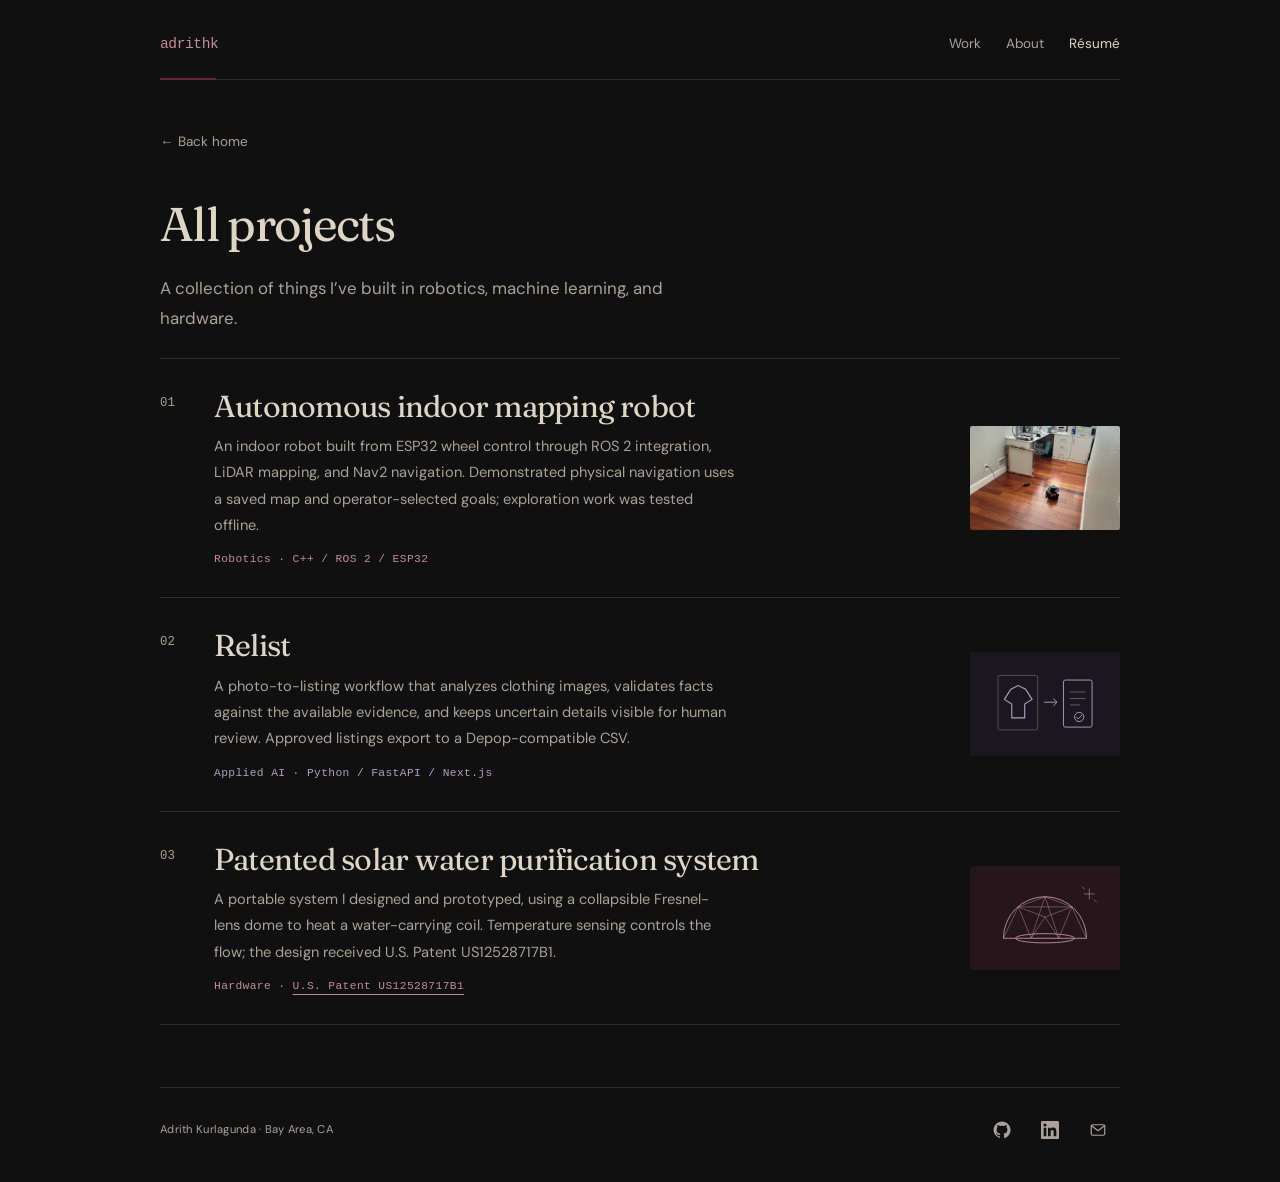
==== projects/index.html @ 0c0ee5d6 "Highlight patented solar water purification project" ====
<!doctype html>
<html lang="en">
<head>
<meta charset="utf-8">
<meta name="viewport" content="width=device-width, initial-scale=1">
<meta name="theme-color" content="#101010">
<title>All Projects — Adrith Kurlagunda</title>
<meta name="description" content="Explore Adrith Kurlagunda’s projects in robotics, applied AI, and hardware, with detailed write-ups on the systems and contributions behind each one.">
<meta property="og:title" content="All Projects — Adrith Kurlagunda">
<meta property="og:description" content="Projects in robotics, applied AI, and hardware, with detailed write-ups by Adrith Kurlagunda.">
<meta property="og:type" content="website">
<link rel="icon" type="image/svg+xml" href="../assets/favicon.svg">
<link rel="preload" href="../assets/fonts/fraunces-latin-400-normal.woff2" as="font" type="font/woff2" crossorigin>
<link rel="preload" href="../assets/fonts/dm-sans-latin-400-normal.woff2" as="font" type="font/woff2" crossorigin>
<script src="../assets/reveal.js" defer></script>
<link rel="stylesheet" href="../styles.css">
</head>
<body>
<a class="skip" href="#main">Skip to content</a>
<div class="shell">
<header class="site-header"><a class="wordmark" href="../index.html" aria-label="Adrith Kurlagunda, home"><span>adrithk</span></a>
<nav class="nav" aria-label="Main navigation"><a href="../index.html#work">Work</a><a class="home-about" href="../index.html#about">About</a><a class="resume-link" href="../resume.html">Résumé</a>
</nav>
</header>
<main id="main" tabindex="-1" class="projects-index">
<a class="back" href="../index.html#work">← Back home</a>
<header class="project-header project-index-header">
<h1>All projects</h1>
<p class="project-lede">A collection of things I’ve built in robotics, machine learning, and hardware.</p>
</header>
<section class="project-index-list" aria-label="Projects">
<article class="project-row"><span class="project-number" aria-hidden="true">01</span>
<div>
<h2><a href="autonomous-mapping-robot/index.html">Autonomous indoor mapping robot </a>
</h2>
<p>An indoor robot built from ESP32 wheel control through ROS 2 integration, LiDAR mapping, and Nav2 navigation. Demonstrated physical navigation uses a saved map and operator-selected goals; exploration work was tested offline.
</p>
<div class="tags">Robotics · C++ / ROS 2 / ESP32
</div>
</div><a class="project-thumb" href="autonomous-mapping-robot/index.html" aria-label="Read about Autonomous indoor mapping robot"><img src="../assets/robot.jpg" alt="" width="150" height="104" loading="lazy"></a>
</article>
<article class="project-row"><span class="project-number" aria-hidden="true">02</span>
<div>
<h2><a href="relist/index.html">Relist </a>
</h2>
<p>A photo-to-listing workflow that analyzes clothing images, validates facts against the available evidence, and keeps uncertain details visible for human review. Approved listings export to a Depop-compatible CSV.
</p>
<div class="tags">Applied AI · Python / FastAPI / Next.js
</div>
</div><a class="project-thumb" href="relist/index.html" aria-label="Read about Relist"><svg viewBox="0 0 130 85" fill="none" aria-hidden="true"><rect x="14" y="11" width="43" height="59" rx="2" stroke="currentColor" opacity=".4"/><path d="m28 26 8-4 8 4 7 11-8 5v15H29V42l-8-5 7-11Z" stroke="currentColor" stroke-width="1.2"/><path d="M64 40h14m-4-4 4 4-4 4" stroke="currentColor"/><rect x="85" y="16" width="31" height="51" rx="2" stroke="currentColor"/><path d="M92 29h17M92 36h17M92 43h11" stroke="currentColor" opacity=".5"/><circle cx="102" cy="56" r="5" stroke="currentColor"/><path d="m99 56 2 2 4-4" stroke="currentColor"/></svg></a>
</article>
<article class="project-row"><span class="project-number" aria-hidden="true">03</span>
<div>
<h2><a href="solar-water-purification/index.html">Patented solar water purification system</a>
</h2>
<p>A portable system I designed and prototyped, using a collapsible Fresnel-lens dome to heat a water-carrying coil. Temperature sensing controls the flow; the design received U.S. Patent US12528717B1.
</p>
<div class="tags">Hardware · <a href="https://patents.google.com/patent/US12528717B1/en">U.S. Patent US12528717B1</a>
</div>
</div><a class="project-thumb" href="solar-water-purification/index.html" aria-label="Read about Patented solar water purification system"><svg viewBox="0 0 130 85" fill="none" aria-hidden="true"><path d="M20 65a45 45 0 0 1 90 0Z" stroke="currentColor"/><path d="M20 65 36 31l29-11 29 11 16 34M36 31l14 34 15-45 15 45 14-34M36 31h58M50 65 65 42l15 23M36 31l29 11 29-11" stroke="currentColor" opacity=".5"/><ellipse cx="65" cy="65" rx="32" ry="5" stroke="currentColor"/><path d="M113 11v12M107 17h12M105 9l3 3M118 23l3 3" stroke="currentColor" opacity=".65"/></svg></a>
</article>
</section>
</main>
<footer class="site-footer"><span>Adrith Kurlagunda <span aria-hidden="true">·</span> Bay Area, CA</span><nav class="footer-socials" aria-label="Social links">
<a href="https://github.com/adrithk" aria-label="GitHub" title="GitHub"><svg viewBox="0 0 24 24" fill="currentColor" aria-hidden="true"><path d="M12 .75a11.25 11.25 0 0 0-3.558 21.923c.563.103.769-.244.769-.542 0-.267-.01-.975-.015-1.914-3.13.68-3.79-1.508-3.79-1.508-.512-1.3-1.25-1.646-1.25-1.646-1.022-.699.078-.685.078-.685 1.13.079 1.724 1.16 1.724 1.16 1.005 1.722 2.638 1.225 3.28.937.103-.728.393-1.225.715-1.507-2.5-.285-5.128-1.25-5.128-5.566 0-1.23.44-2.232 1.16-3.02-.116-.284-.503-1.43.11-2.98 0 0 .946-.303 3.095 1.153a10.79 10.79 0 0 1 5.635 0c2.148-1.456 3.093-1.154 3.093-1.154.614 1.55.228 2.697.112 2.981.722.788 1.158 1.79 1.158 3.02 0 4.328-2.632 5.278-5.14 5.557.404.35.766 1.042.766 2.1 0 1.516-.014 2.739-.014 3.111 0 .3.203.65.774.54A11.252 11.252 0 0 0 12 .75Z"/></svg></a>
<a href="https://www.linkedin.com/in/adrith-kurlagunda-428865277/" aria-label="LinkedIn" title="LinkedIn"><svg viewBox="0 0 24 24" fill="currentColor" aria-hidden="true"><path d="M20.447 20.452h-3.554v-5.569c0-1.328-.027-3.037-1.852-3.037-1.853 0-2.136 1.445-2.136 2.939v5.667H9.351V9h3.414v1.561h.049c.476-.9 1.637-1.85 3.37-1.85 3.601 0 4.267 2.37 4.267 5.455v6.286ZM5.337 7.433a2.062 2.062 0 1 1 0-4.124 2.062 2.062 0 0 1 0 4.124Zm1.782 13.019H3.555V9h3.564v11.452ZM22.225 0H1.771C.792 0 0 .774 0 1.729v20.542C0 23.227.792 24 1.771 24h20.451C23.2 24 24 23.227 24 22.271V1.729C24 .774 23.2 0 22.222 0h.003Z"/></svg></a>
<a href="mailto:adrithk@gmail.com" aria-label="Email Adrith" title="Email"><svg viewBox="0 0 24 24" fill="none" stroke="currentColor" stroke-width="1.6" stroke-linecap="round" stroke-linejoin="round" aria-hidden="true"><rect x="3" y="5" width="18" height="14" rx="2"/><path d="m3 6 9 7 9-7"/></svg></a>
</nav>
</footer>
</div>
</body>
</html>
---- styles.css ----
/* Locally bundled upright fonts. Licenses are in assets/fonts/. */
@font-face {
  font-family: 'Fraunces';
  src: url('assets/fonts/fraunces-latin-400-normal.woff2') format('woff2');
  font-style: normal;
  font-weight: 400;
  font-display: swap;
}
@font-face {
  font-family: 'DM Sans';
  src: url('assets/fonts/dm-sans-latin-400-normal.woff2') format('woff2');
  font-style: normal;
  font-weight: 400;
  font-display: swap;
}

/* Edit these tokens to change the visual direction across the site. */
:root {
  color-scheme: dark;
  --paper: #101010;
  --ink: #ded5c6;
  --muted: #aaa297;
  /* Light tones carry text; deep pigments are decorative accents. */
  --accent: #b59cc3;
  --accent-warm: #c18d97;
  --burgundy: #612634;
  --burgundy-edge: #8b4354;
  --plum: #3d294a;
  --purple-edge: #79608b;
  --line: #382a33;
  --wash: #1d151b;
  --wash-purple: #1b1720;
  --sans: 'DM Sans', 'Helvetica Neue', sans-serif;
  --display: 'Fraunces', 'Iowan Old Style', Georgia, serif;
  --mono: 'SFMono-Regular', Consolas, 'Liberation Mono', monospace;
  --width: 960px;
  /* Shared type scale; spacing and image sizes stay independent. */
  --font-size-base: 18px;
}


* {
  box-sizing:border-box
}

html {
  font-size:var(--font-size-base);
  scroll-behavior:smooth;
  scroll-padding-top:35px
}

body {
  margin:0;
  background:var(--paper);
  color:var(--ink);
  font:1rem/1.7 var(--sans);
  -webkit-font-smoothing:antialiased
}

::selection {
  background:var(--burgundy);
  color:var(--ink)
}

a {
  color:inherit;
  text-underline-offset:5px;
  text-decoration-thickness:1px
}

a:hover {
  color:var(--accent)
}

a:focus-visible,summary:focus-visible {
  outline:2px solid var(--accent);
  outline-offset:6px
}

img,svg,video {
  max-width:100%;
  display:block
}

img {
  height:auto
}

button,a {
  -webkit-tap-highlight-color:transparent
}

.shell {
  max-width:var(--width);
  margin:auto;
  padding:0 32px
}

.skip {
  position:absolute;
  top:-80px;
  left:20px;
  padding:8px 16px;
  background:var(--ink);
  color:var(--paper);
  z-index:10
}

.skip:focus {
  top:10px
}

.site-header {
  display:flex;
  justify-content:space-between;
  align-items:center;
  padding:34px 0 25px;
  border-bottom:1px solid var(--line);
  position:relative;
}

.site-header::after {
  content:'';
  position:absolute;
  left:0;
  bottom:-1px;
  width:56px;
  height:2px;
  background:var(--burgundy);
}

.wordmark {
  text-decoration:none;
  display:flex;
  align-items:center;
  gap:12px;
  font:0.8125rem var(--mono);
  color:var(--accent-warm);
  letter-spacing:-.03em
}

.nav {
  display:flex;
  align-items:baseline;
  gap:25px;
  font-size:0.75rem;
  line-height:20px;
}

.nav a {
  display:block;
  margin:0;
  padding:0;
  font:inherit;
  white-space:nowrap;
  text-decoration:none;
  color:var(--muted)
}

.nav a:hover {
  color:var(--ink)
}

.nav .resume-link {
  color:var(--ink);
  font-weight:500;
}

.eyebrow,.section-label,.figure-label {
  font:0.6875rem/1.5 var(--mono);
  text-transform:none;
  letter-spacing:.025em;
  color:var(--muted)
}

.hero {
  position:relative;
  display:grid;
  grid-template-columns:minmax(0,1fr) 240px;
  align-items:center;
  column-gap:42px;
  row-gap:42px;
  padding:78px 0 42px;
}

.hero .eyebrow {
  display:flex;
  gap:8px;
  align-items:center;
  margin:0 0 20px
}

h1,h2,h3,p {
  margin-top:0
}

h1,h2,h3 {
  font-weight:400
}

h1 {
  font:400 clamp(2.5rem,5vw,3.375rem)/1.12 var(--display);
  letter-spacing:-.035em;
  margin-bottom:22px
}

.intro {
  font-size:1rem;
  line-height:1.8;
  max-width:510px;
  margin-bottom:15px
}

.hero-note {
  font-size:0.875rem;
  color:var(--muted);
  max-width:480px;
  line-height:1.8
}

.socials {
  display:flex;
  flex-wrap:wrap;
  gap:23px;
  font-size:0.75rem;
  margin-top:25px
}

.socials a {
  display:inline-flex;
  align-items:center;
  gap:8px;
  min-height:28px;
  text-decoration:none;
  border-bottom:1px solid transparent;
}

.socials svg {
  width:14px;
  height:14px;
  flex-shrink:0;
  color:var(--accent-warm);
}

.socials a:hover {
  border-bottom-color:var(--burgundy-edge);
}

section {
  scroll-margin-top:35px
}

.section-heading {
  display:flex;
  align-items:center;
  justify-content:space-between;
  border-bottom:1px solid var(--line);
  padding-bottom:14px;
  margin-bottom:0
}

.section-heading h2 {
  font:0.6875rem var(--mono);
  text-transform:none;
  letter-spacing:.025em;
  margin:0
}

.section-heading span {
  font:0.6875rem var(--mono);
  color:var(--muted)
}

.project-row {
  display:grid;
  grid-template-columns:30px minmax(0,1fr) 150px;
  gap:24px;
  padding:29px 0;
  border-bottom:1px solid var(--line);
  align-items:center
}

.project-number {
  font:0.6875rem var(--mono);
  color:var(--muted);
  align-self:start;
  padding-top:8px
}

.project-row :is(h2,h3) {
  font:400 1.6875rem/1.2 var(--display);
  letter-spacing:-.025em;
  margin:0 0 9px
}

.project-row :is(h2,h3) a {
  text-decoration:none
}

.project-row p {
  font-size:0.8125rem;
  line-height:1.8;
  max-width:520px;
  color:var(--muted);
  margin:0 0 12px
}

.tags {
  font:0.625rem/1.6 var(--mono);
  letter-spacing:.035em;
  color:var(--accent)
}

.project-thumb {
  height:104px;
  width:150px;
  overflow:hidden;
  border-radius:2px;
  background:var(--wash);
  display:flex;
  align-items:center;
  justify-content:center;
  text-decoration:none;
  transition:background .2s
}

.project-thumb img {
  width:100%;
  height:100%;
  object-fit:cover
}

.project-thumb svg {
  width:120px;
  height:85px;
  color:var(--accent)
}

.project-row:hover .project-thumb {
  background:var(--plum)
}

.projects-action {
  display:flex;
  justify-content:flex-end;
  margin-top:24px;
}

.all-projects-link {
  display:inline-flex;
  align-items:center;
  min-height:44px;
  padding:9px 17px;
  border:1px solid var(--burgundy-edge);
  border-radius:2px;
  font-size:0.75rem;
  text-decoration:none;
  transition:background 180ms ease,border-color 180ms ease,color 180ms ease;
}

.all-projects-link:hover {
  background:var(--wash-purple);
  border-color:var(--purple-edge);
  color:var(--ink);
}

.projects-index {
  padding:45px 0 62px;
}

.project-index-header {
  padding-bottom:24px;
}

.project-index-header .project-lede {
  max-width:580px;
  font-size:0.9375rem;
  margin-bottom:0;
}

.project-index-list {
  border-top:1px solid var(--line);
}

.below-work {
  display:grid;
  grid-template-columns:1fr 1fr;
  gap:65px;
  padding-top:55px
}

.experience {
  display:grid;
  grid-template-columns:1fr auto;
  gap:5px 12px;
  padding:20px 0 16px;
  border-bottom:1px solid var(--line)
}

.experience h3 {
  font:0.9375rem var(--sans);
  margin:0
}

.experience time {
  font-size:0.6875rem;
  color:var(--muted)
}

.experience .role {
  grid-column:1/-1;
  font-size:0.75rem;
  color:var(--accent);
  margin:0
}

.experience p {
  grid-column:1/-1;
  font-size:0.75rem;
  color:var(--muted);
  margin:3px 0 0;
  line-height:1.8
}

.personal h3 {
  font:400 1.5rem var(--display);
  margin:22px 0 12px;
  letter-spacing:-.02em
}

.personal p {
  font-size:0.8125rem;
  color:var(--muted);
  line-height:1.75
}

.personal > p:not(.sports) { margin-bottom:0; }

.coffee-gallery {
  margin:22px 0 0;
}

.coffee-photos {
  display:grid;
  grid-template-columns:repeat(3,minmax(0,1fr));
  align-items:start;
  gap:9px;
}

.coffee-photos a {
  display:block;
  overflow:hidden;
  cursor:zoom-in;
  background:var(--wash);
  border-radius:2px;
}

.coffee-photos img {
  width:100%;
  height:auto;
  aspect-ratio:1;
  object-fit:cover;
}

.coffee-gallery figcaption {
  margin-top:9px;
  font-size:0.625rem;
  color:var(--muted);
}

.personal .sports {
  border-top:0;
  padding:0;
  margin:22px 0 0;
  max-width:38ch;
}

.personal .sports::before {
  content:'';
  display:block;
  width:30px;
  height:1px;
  margin-bottom:15px;
  background:var(--burgundy-edge);
}

.contact {
  margin-top:67px;
  padding:36px 0 38px;
  border-top:1px solid var(--line);
  display:flex;
  justify-content:space-between;
  align-items:center;
  gap:25px
}

.contact h2 {
  font:400 1.9375rem var(--display);
  letter-spacing:-.025em;
  margin:0 0 7px
}

.contact p {
  font-size:0.8125rem;
  color:var(--muted);
  margin:0
}

.contact>a {
  font-size:0.8125rem;
  white-space:nowrap
}

.site-footer {
  padding:20px 0 30px;
  border-top:1px solid var(--line);
  display:flex;
  justify-content:space-between;
  align-items:center;
  gap:15px;
  font-size:0.625rem;
  color:var(--muted);
  letter-spacing:.025em
}

.site-footer a {
  text-decoration:none
}

.footer-socials {
  display:flex;
  align-items:center;
  gap:4px;
  flex-shrink:0;
}

.footer-socials a {
  display:flex;
  align-items:center;
  justify-content:center;
  width:44px;
  height:44px;
  color:var(--muted);
  transition:color 180ms ease;
}

.footer-socials a:hover {
  color:var(--accent-warm);
  background:var(--wash);
}

.footer-socials svg {
  width:18px;
  height:18px;
}

.project-main {
  max-width:740px;
  margin:auto;
  padding-top:45px
}

.back {
  font-size:0.75rem;
  color:var(--muted);
  text-decoration:none;
  display:inline-block;
  margin-bottom:44px
}

.project-header .eyebrow {
  margin-bottom:17px
}

.project-header h1 {
  font-size:clamp(2rem,4vw,2.625rem);
  max-width:680px;
  margin-bottom:22px
}

.project-lede {
  font:1.125rem/1.8 var(--sans);
  color:var(--muted);
  max-width:680px
}

.project-meta {
  display:flex;
  justify-content:space-between;
  align-items:start;
  gap:22px;
  padding:22px 0 25px;
  border-top:1px solid var(--line);
  border-bottom:1px solid var(--line);
  margin-top:28px
}

.project-meta .tags {
  max-width:360px;
  font-size:0.6875rem
}

.project-meta .socials {
  margin-top:0;
  gap:17px;
  flex-shrink:0
}

.project-body {
  padding-top:34px
}

.project-body h2 {
  font:400 1.8125rem/1.3 var(--display);
  letter-spacing:-.025em;
  margin:41px 0 16px
}

.project-body h3 {
  font:1.0625rem var(--sans);
  margin:25px 0 10px
}

.project-body p,.project-body li {
  font-size:0.9375rem;
  line-height:1.9;
  color:var(--muted)
}

.project-body ul {
  padding-left:20px
}

.project-body li {
  padding-left:5px;
  margin-bottom:13px
}

.project-body strong {
  font-weight:550;
  color:var(--ink)
}

.photo-pair {
  display:grid;
  grid-template-columns:1fr 1fr;
  gap:14px;
  margin:0
}

.photo-pair img {
  width:100%;
  aspect-ratio:4/3;
  object-fit:cover;
  border-radius:2px
}

.photo-pair figcaption,.wide-figure figcaption {
  font:0.6875rem/1.7 var(--sans);
  color:var(--muted);
  padding-top:10px
}

.wide-figure {
  margin:30px 0
}

.wide-figure video {
  width:100%;
  max-height:410px;
  background:var(--wash);
  border-radius:2px
}

.diagram {
  padding:25px 24px;
  background:var(--wash);
  border:1px solid var(--line);
  border-radius:2px;
  margin:25px 0 30px
}

.diagram>.figure-label {
  display:block;
  margin-bottom:20px
}

.flow {
  display:flex;
  align-items:stretch;
  justify-content:center;
  gap:9px
}

.flow-node {
  flex:1;
  min-width:0;
  border:1px solid var(--line);
  background:var(--paper);
  padding:14px 8px;
  font:0.75rem/1.55 var(--sans);
  text-align:center;
  color:var(--ink)
}

.flow-node small {
  display:block;
  font-size:0.625rem;
  color:var(--muted);
  margin-top:4px
}

.flow-arrow {
  align-self:center;
  color:var(--accent);
  font-size:0.9375rem
}

.diagram-note {
  font:0.6875rem/1.8 var(--sans)!important;
  color:var(--muted)!important;
  margin:15px 0 0!important;
  text-align:center
}

.callout {
  border-left:2px solid var(--burgundy-edge);
  padding:1px 0 1px 20px;
  margin:30px 0
}

.callout p {
  font-size:0.8125rem;
  margin:0
}

.project-next {
  border-top:1px solid var(--line);
  padding:30px 0 40px;
  margin-top:50px;
  display:flex;
  justify-content:space-between;
  align-items:center;
  gap:20px
}

.project-next a {
  text-decoration:none
}

.project-next .next-label {
  font-size:0.625rem;
  color:var(--muted);
  display:block;
  letter-spacing:.1em;
  text-transform:none;
  margin-bottom:5px
}

.project-next .next-title {
  font:1.5rem var(--display)
}

.project-next .back-home {
  font-size:0.75rem;
  color:var(--muted)
}

.solar-diagram {
  width:100%;
  height:auto;
  max-height:310px;
  color:var(--accent);
  margin:auto
}

.links-note a {
  color:var(--accent)
}

.resume-main {
  padding:42px 0 30px;
}

.resume-main .back {
  margin-bottom:28px;
}

.resume-heading {
  display:flex;
  align-items:center;
  justify-content:space-between;
  gap:20px;
  margin-bottom:28px;
}

.resume-heading .eyebrow {
  margin-bottom:9px;
}

.resume-heading h1 {
  margin:0;
}

.resume-pdf-link {
  font-size:0.75rem;
  white-space:nowrap;
}

.resume-document {
  margin:0;
}

.resume-viewer {
  display:block;
  width:100%;
  height:auto;
  border:1px solid var(--line);
  background:var(--wash);
}

.resume-viewer-note {
  margin:14px 0 0;
  font-size:0.75rem;
  color:var(--muted);
}

@media(max-width:560px) {
  .resume-main { padding-top:28px; }
  .resume-heading { align-items:end; }

}


@media(min-width:1100px) {
  .shell {
  padding:0
}


}


@media(max-width:760px) {
  .hero {
    grid-template-columns:minmax(0,1fr) 185px;
    column-gap:24px;
    padding-top:58px;
  }

.below-work {
  gap:35px
}

.nav {
  gap:19px
}

.project-meta {
  flex-direction:column
}

.project-meta .socials {
  flex-shrink:1
}


}


@media(max-width:560px) {
  .shell {
  padding:0 23px
}

.site-header {
  padding:23px 0 20px
}

.wordmark {
  font-size:0.75rem;
  gap:8px
}

.nav {
  gap:17px;
  font-size:0.6875rem
}

.nav .home-about {
  display:none
}

.hero {
  grid-template-columns:1fr;
  padding-top:43px;
  position:relative;
  gap:0
}

.hero h1 {
  font-size:clamp(2.1875rem,9.5vw,2.6875rem);
  max-width:100%
}

.hero .eyebrow {
  font-size:0.5625rem
}

.intro {
  font-size:0.9375rem;
  max-width:100%
}

.hero-note {
  font-size:0.8125rem
}

.socials {
  gap:22px
}

.project-row {
  grid-template-columns:20px minmax(0,1fr);
  gap:12px;
  padding:25px 0
}

.project-row :is(h2,h3) {
  font-size:1.4375rem
}

.project-row p {
  font-size:0.75rem
}

.project-thumb {
  display:none
}

.below-work {
  grid-template-columns:1fr;
  gap:38px;
  padding-top:40px
}

.personal p {
  font-size:0.8125rem
}

.coffee-gallery { max-width:400px; }

.contact {
  margin-top:40px;
  flex-direction:column;
  align-items:start;
  gap:19px;
  padding:28px 0
}

.contact h2 {
  font-size:1.6875rem
}

.site-footer {
  font-size:0.5625rem
}

.project-main {
  padding-top:27px
}

.back {
  margin-bottom:30px
}

.project-header h1 {
  font-size:2rem
}

.project-lede {
  font-size:1rem
}

.project-body p,.project-body li {
  font-size:0.875rem
}

.project-body h2 {
  font-size:1.625rem
}

.photo-pair {
  grid-template-columns:1fr;
  gap:22px
}

.diagram {
  padding:20px 14px
}

.flow {
  flex-direction:column;
  gap:6px
}

.flow-node {
  padding:10px
}

.flow-arrow {
  transform:rotate(90deg);
  line-height:1.2
}

.project-next .next-title {
  font-size:1.125rem
}

.project-next {
  align-items:start
}

.solar-diagram {
  min-height:180px
}


}


@media(prefers-reduced-motion:reduce) {
  html {
  scroll-behavior:auto
}

*,*::before,*::after {
  transition:none!important;
  animation:none!important
}


}



/* Homepage context and personal notes. */
.background-note {
  margin:18px 0 0;
  color:var(--muted);
  font-size:0.75rem;
  line-height:1.8;
}
.hero .intro { max-width:580px; }
.hero-note { max-width:540px; }
@media(max-width:560px) {
  .hero { padding-bottom:32px; }
  .project-row :is(h2,h3) { font-size:1.5625rem; }
}

/* A full first screen keeps the introduction separate from the project reveals. */
.home-page { --home-header-height:82px; }
.home-page .site-header { height:var(--home-header-height); }
.home-page .hero {
  min-height:calc(100svh - var(--home-header-height));
  grid-template-rows:1fr auto;
  padding:48px 0 24px;
  row-gap:28px;
}
.home-page #work { padding-top:35px; }

/* The diagram stays still; off-screen content resets for its next entrance. */
.hero-art {
  margin:0;
  color:var(--accent);
  width:100%;
  max-width:240px;
  justify-self:end;
}
.hero-art svg { width:100%; height:auto; }
.orbit-burgundy { stroke:var(--burgundy-edge); stroke-width:1.5; }
.orbit-plum { stroke:var(--purple-edge); opacity:1; }
.orbit-point { fill:var(--accent-warm); stroke:var(--accent-warm); }
.hero-art figcaption {
  margin-top:17px;
  text-align:center;
  color:var(--muted);
  font:0.625rem/1.5 var(--sans);
  letter-spacing:.12em;
}
.scroll-cue {
  grid-column:1/-1;
  justify-self:center;
  display:inline-flex;
  flex-direction:column;
  align-items:center;
  gap:9px;
  padding:8px 18px;
  color:var(--muted);
  font:0.6875rem/1.5 var(--sans);
  letter-spacing:.04em;
  text-decoration:none;
}
.scroll-cue span:last-child {
  color:var(--accent);
  display:inline-block;
  font-size:1.0625rem;
  transition:transform 250ms ease;
  animation:scroll-nudge 2.8s ease-in-out infinite;
}
.scroll-cue::after {
  content:'';
  width:1px;
  height:28px;
  background:linear-gradient(var(--accent),transparent);
}
.scroll-cue:hover { color:var(--ink); }
.scroll-cue:hover span:last-child { transform:translateY(3px); }
@keyframes scroll-nudge {
  0%,75%,100% { transform:translateY(0); }
  35% { transform:translateY(5px); }
}
.reveal {
  opacity:0;
  transform:translateY(16px);
  transition:opacity 700ms cubic-bezier(.2,.65,.3,1), transform 700ms cubic-bezier(.2,.65,.3,1);
  transition-delay:var(--reveal-delay,0ms);
}
.reveal.is-visible,.reveal:focus-within {
  opacity:1;
  transform:none;
}
.project-row.reveal {
  transform:translateY(38px);
  filter:blur(2px);
  transition:opacity 650ms ease,transform 900ms cubic-bezier(.16,1,.3,1),filter 700ms ease;
}
.project-row.reveal.is-visible,.project-row.reveal:focus-within {
  transform:none;
  filter:none;
}
.project-row.reveal .project-thumb > * {
  transform:scale(.95);
  transition:transform 1100ms cubic-bezier(.16,1,.3,1);
}
.project-row.reveal.is-visible .project-thumb > *,
.project-row.reveal:focus-within .project-thumb > * { transform:none; }
@media(max-width:560px) {
  .hero-art {
    width:160px;
    justify-self:center;
    margin:2px 0 0;
  }
  .hero-art figcaption { margin-top:10px; font-size:0.5625rem; }
  .scroll-cue { justify-self:center; }
  .home-page { --home-header-height:68px; }
  .home-page .hero {
    grid-template-rows:1fr auto auto;
    row-gap:16px;
    padding:30px 0 18px;
  }
  .home-page .hero h1 { margin-bottom:18px; }
  .home-page .hero .eyebrow { margin-bottom:16px; }
  .home-page .hero-art { width:140px; }
}
@media(max-width:560px) and (max-height:740px) {
  .home-page .hero { padding-top:18px; row-gap:10px; }
  .home-page .hero-art { width:90px; }
  .home-page .hero-art figcaption { display:none; }
  .home-page .hero .socials { margin-top:16px; }
  .home-page .scroll-cue::after { height:16px; }
}
@media(prefers-reduced-motion:reduce) {
  .reveal,.project-row.reveal { opacity:1; transform:none; filter:none; transition:none; }
  .scroll-cue:hover span:last-child { transform:none; }
}
@media print {
  .reveal,.project-row.reveal { opacity:1; transform:none; filter:none; transition:none; }
  .scroll-cue { display:none; }
}

/* Small fields of pigment, with readable warm and cool tones above them. */
.project-row:nth-of-type(odd) .tags { color:var(--accent-warm); }
.project-row:nth-of-type(2) .project-thumb { background:var(--wash-purple); }
.project-row:nth-of-type(3) .project-thumb { background:#25161c; }
.project-row:nth-of-type(3) .project-thumb svg { color:var(--accent-warm); }
.project-row:hover .project-thumb { background:var(--plum); }
.diagram { border-left:2px solid var(--burgundy); }
.contact > a { text-decoration-color:var(--accent-warm); }
.contact > a:hover { text-decoration-color:var(--accent); }
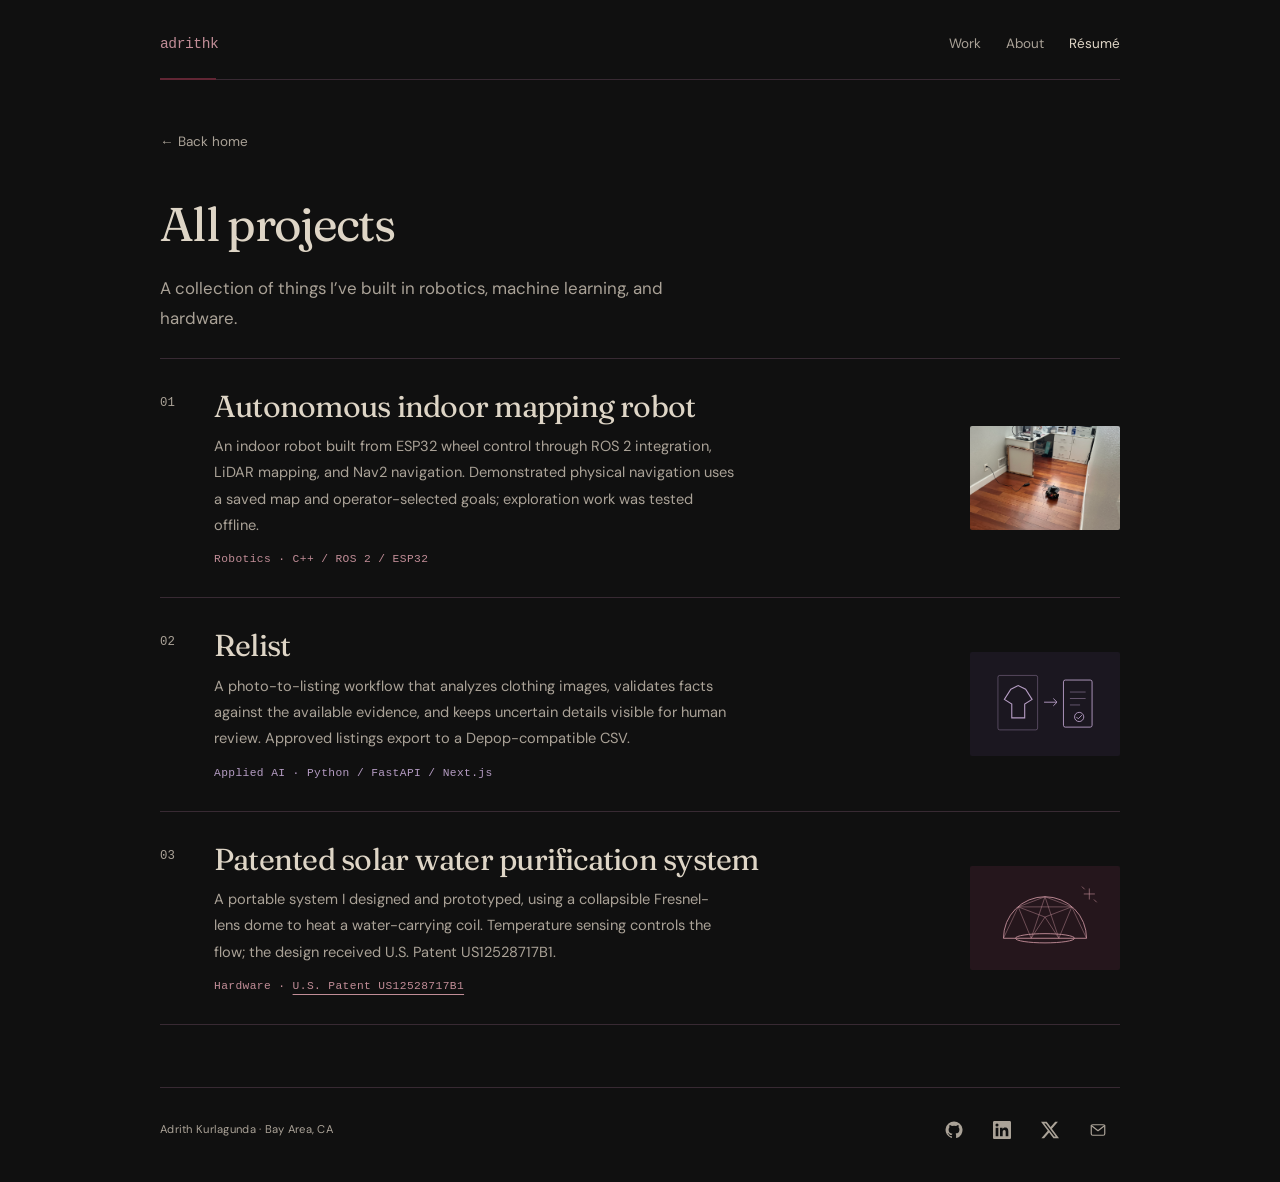
==== commit f0980ffa: "Update contact heading and add X social links" ====
--- a/projects/index.html
+++ b/projects/index.html
@@ -64,7 +64,8 @@
 <footer class="site-footer"><span>Adrith Kurlagunda <span aria-hidden="true">·</span> Bay Area, CA</span><nav class="footer-socials" aria-label="Social links">
 <a href="https://github.com/adrithk" aria-label="GitHub" title="GitHub"><svg viewBox="0 0 24 24" fill="currentColor" aria-hidden="true"><path d="M12 .75a11.25 11.25 0 0 0-3.558 21.923c.563.103.769-.244.769-.542 0-.267-.01-.975-.015-1.914-3.13.68-3.79-1.508-3.79-1.508-.512-1.3-1.25-1.646-1.25-1.646-1.022-.699.078-.685.078-.685 1.13.079 1.724 1.16 1.724 1.16 1.005 1.722 2.638 1.225 3.28.937.103-.728.393-1.225.715-1.507-2.5-.285-5.128-1.25-5.128-5.566 0-1.23.44-2.232 1.16-3.02-.116-.284-.503-1.43.11-2.98 0 0 .946-.303 3.095 1.153a10.79 10.79 0 0 1 5.635 0c2.148-1.456 3.093-1.154 3.093-1.154.614 1.55.228 2.697.112 2.981.722.788 1.158 1.79 1.158 3.02 0 4.328-2.632 5.278-5.14 5.557.404.35.766 1.042.766 2.1 0 1.516-.014 2.739-.014 3.111 0 .3.203.65.774.54A11.252 11.252 0 0 0 12 .75Z"/></svg></a>
 <a href="https://www.linkedin.com/in/adrith-kurlagunda-428865277/" aria-label="LinkedIn" title="LinkedIn"><svg viewBox="0 0 24 24" fill="currentColor" aria-hidden="true"><path d="M20.447 20.452h-3.554v-5.569c0-1.328-.027-3.037-1.852-3.037-1.853 0-2.136 1.445-2.136 2.939v5.667H9.351V9h3.414v1.561h.049c.476-.9 1.637-1.85 3.37-1.85 3.601 0 4.267 2.37 4.267 5.455v6.286ZM5.337 7.433a2.062 2.062 0 1 1 0-4.124 2.062 2.062 0 0 1 0 4.124Zm1.782 13.019H3.555V9h3.564v11.452ZM22.225 0H1.771C.792 0 0 .774 0 1.729v20.542C0 23.227.792 24 1.771 24h20.451C23.2 24 24 23.227 24 22.271V1.729C24 .774 23.2 0 22.222 0h.003Z"/></svg></a>
-<a href="mailto:adrithk@gmail.com" aria-label="Email Adrith" title="Email"><svg viewBox="0 0 24 24" fill="none" stroke="currentColor" stroke-width="1.6" stroke-linecap="round" stroke-linejoin="round" aria-hidden="true"><rect x="3" y="5" width="18" height="14" rx="2"/><path d="m3 6 9 7 9-7"/></svg></a>
+<a href="https://x.com/adrithk82" aria-label="X" title="X"><svg viewBox="0 0 24 24" fill="currentColor" aria-hidden="true"><path d="M18.901 1.153h3.68l-8.04 9.19L24 22.846h-7.406l-5.8-7.584-6.64 7.584H.47l8.6-9.835L0 1.154h7.594l5.243 6.932 6.064-6.933ZM17.61 20.64h2.039L6.486 3.24H4.298L17.61 20.64Z"/></svg></a>
+<a href="mailto:adrithk@g.ucla.edu" aria-label="Email Adrith" title="Email"><svg viewBox="0 0 24 24" fill="none" stroke="currentColor" stroke-width="1.6" stroke-linecap="round" stroke-linejoin="round" aria-hidden="true"><rect x="3" y="5" width="18" height="14" rx="2"/><path d="m3 6 9 7 9-7"/></svg></a>
 </nav>
 </footer>
 </div>
--- a/styles.css
+++ b/styles.css
@@ -778,8 +778,28 @@
   color:var(--accent)
 }
 
+.resume-page .shell {
+  display:flex;
+  flex-direction:column;
+  min-height:100svh;
+}
+
 .resume-main {
+  flex:1;
   padding:42px 0 30px;
+}
+
+.resume-placeholder {
+  border-top:1px solid var(--line);
+  padding:28px 0 60px;
+}
+
+.resume-placeholder p {
+  max-width:36ch;
+  margin:0;
+  color:var(--muted);
+  font-size:1rem;
+  line-height:1.8;
 }
 
 .resume-main .back {
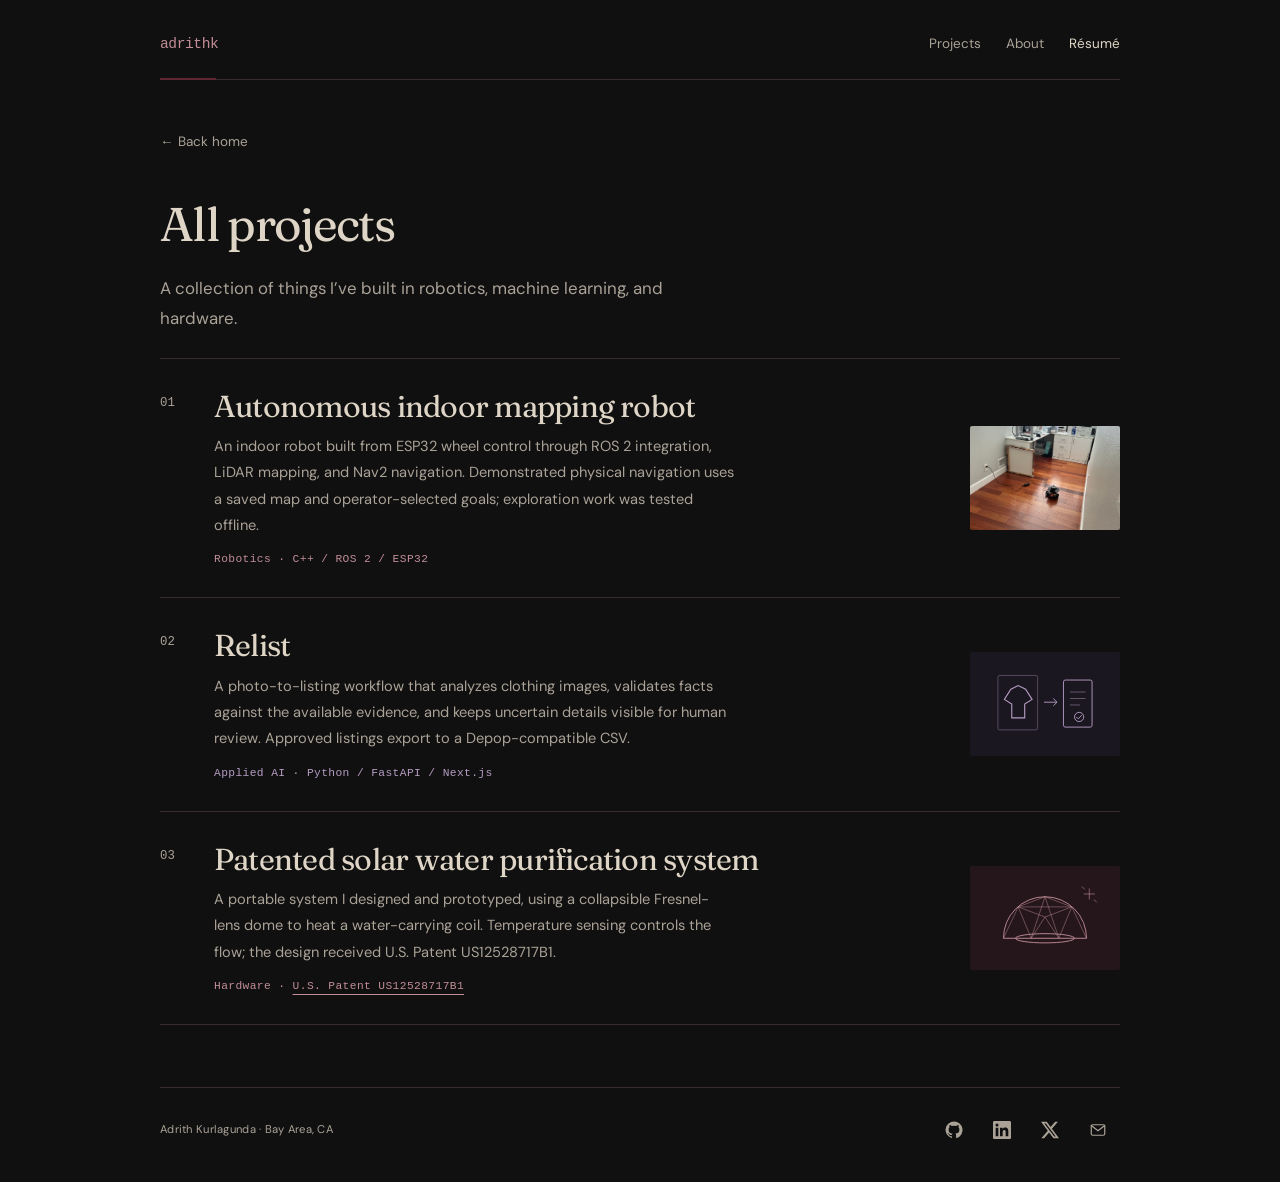
==== commit 9976fb3f: "Link navigation directly to all projects" ====
--- a/projects/index.html
+++ b/projects/index.html
@@ -19,7 +19,7 @@
 <a class="skip" href="#main">Skip to content</a>
 <div class="shell">
 <header class="site-header"><a class="wordmark" href="../index.html" aria-label="Adrith Kurlagunda, home"><span>adrithk</span></a>
-<nav class="nav" aria-label="Main navigation"><a href="../index.html#work">Work</a><a class="home-about" href="../index.html#about">About</a><a class="resume-link" href="../resume.html">Résumé</a>
+<nav class="nav" aria-label="Main navigation"><a href="index.html" aria-current="page">Projects</a><a class="home-about" href="../index.html#about">About</a><a class="resume-link" href="../resume.html">Résumé</a>
 </nav>
 </header>
 <main id="main" tabindex="-1" class="projects-index">
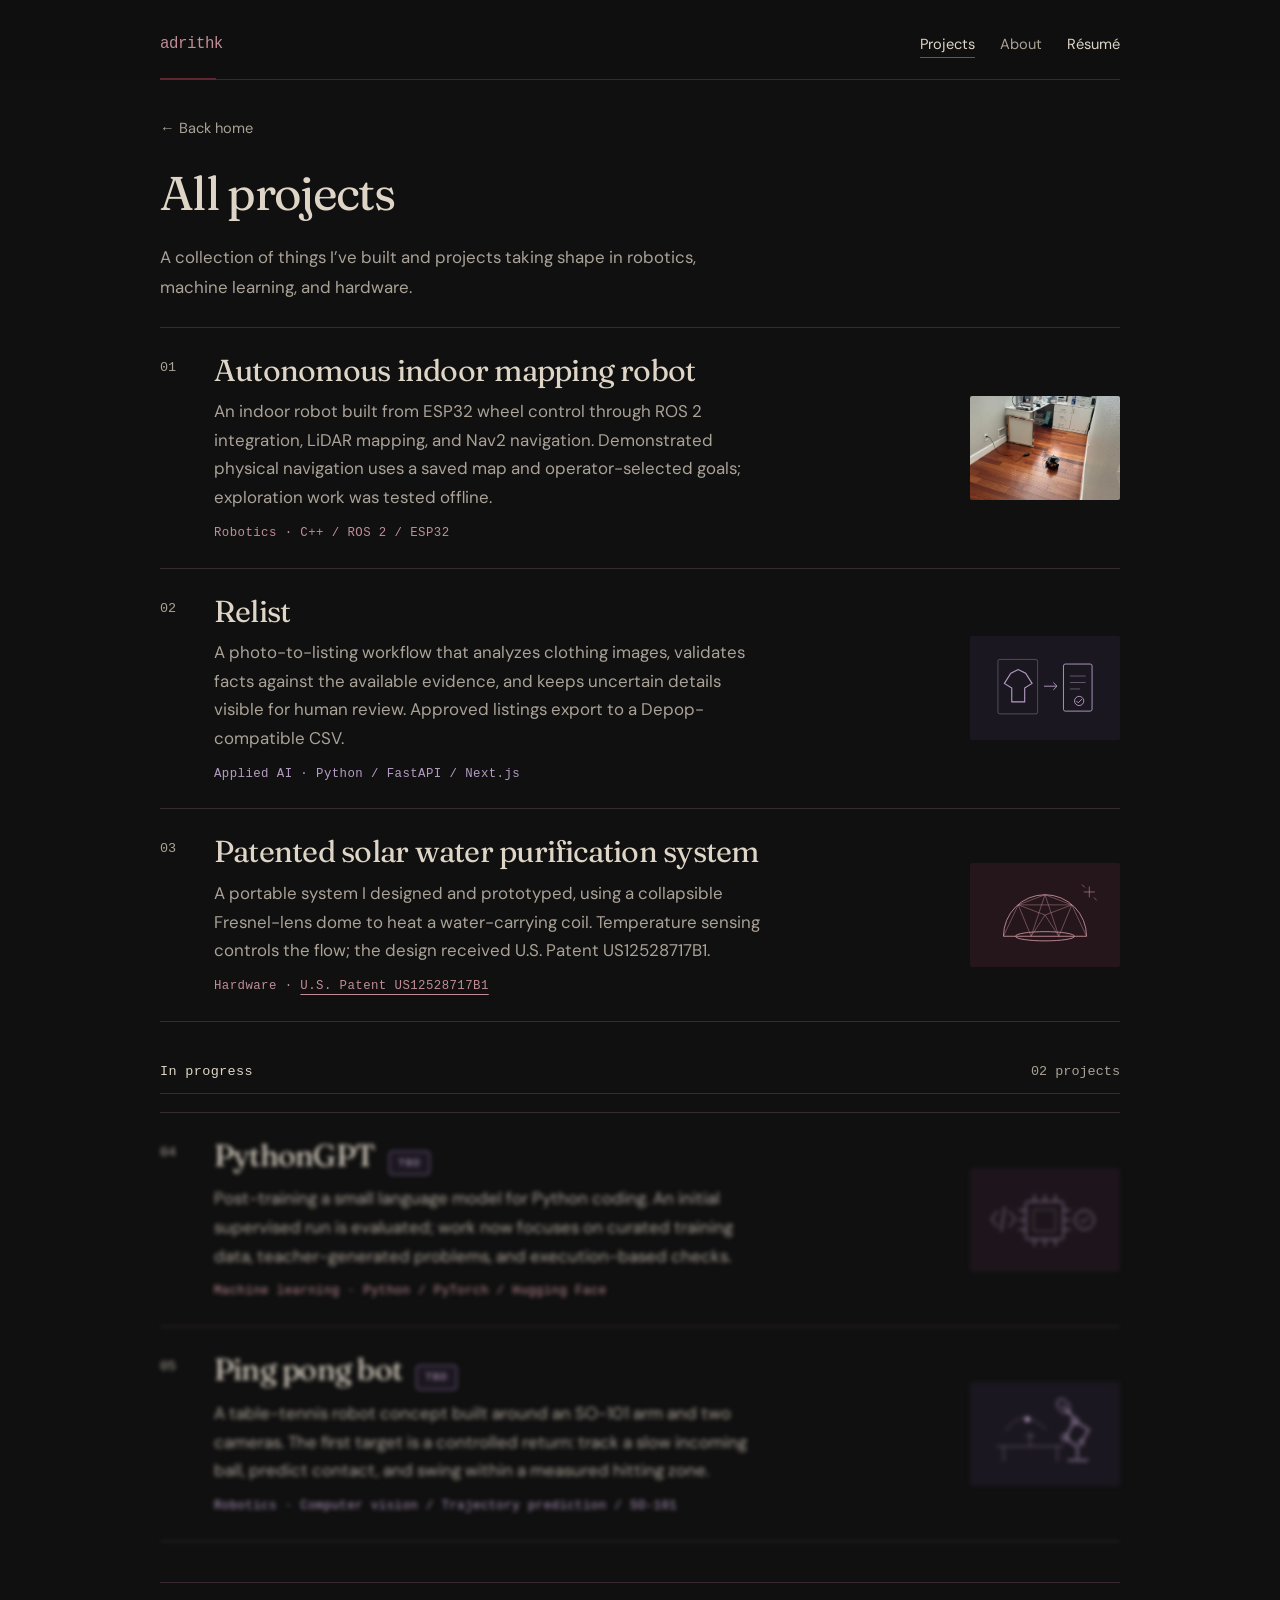
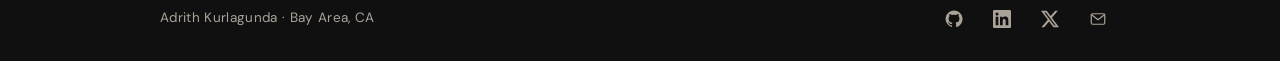
==== commit fb84439b: "Add PythonGPT and ping pong bot as TBD portfolio projects" ====
--- a/projects/index.html
+++ b/projects/index.html
@@ -26,7 +26,7 @@
 <a class="back" href="../index.html#work">← Back home</a>
 <header class="project-header project-index-header">
 <h1>All projects</h1>
-<p class="project-lede">A collection of things I’ve built in robotics, machine learning, and hardware.</p>
+<p class="project-lede">A collection of things I’ve built and projects taking shape in robotics, machine learning, and hardware.</p>
 </header>
 <section class="project-index-list" aria-label="Projects">
 <article class="project-row"><span class="project-number" aria-hidden="true">01</span>
@@ -60,6 +60,25 @@
 </div><a class="project-thumb" href="solar-water-purification/index.html" aria-label="Read about Patented solar water purification system"><svg viewBox="0 0 130 85" fill="none" aria-hidden="true"><path d="M20 65a45 45 0 0 1 90 0Z" stroke="currentColor"/><path d="M20 65 36 31l29-11 29 11 16 34M36 31l14 34 15-45 15 45 14-34M36 31h58M50 65 65 42l15 23M36 31l29 11 29-11" stroke="currentColor" opacity=".5"/><ellipse cx="65" cy="65" rx="32" ry="5" stroke="currentColor"/><path d="M113 11v12M107 17h12M105 9l3 3M118 23l3 3" stroke="currentColor" opacity=".65"/></svg></a>
 </article>
 </section>
+<section class="project-index-progress" aria-labelledby="in-progress-title">
+<div class="section-heading"><h2 id="in-progress-title">In progress</h2><span>02 projects</span></div>
+<div class="project-index-list">
+<article class="project-row"><span class="project-number" aria-hidden="true">04</span>
+<div>
+<div class="project-title-line"><h2><a href="pythongpt/index.html">PythonGPT</a></h2><span class="project-status-badge">TBD</span></div>
+<p>Post-training a small language model for Python coding. An initial supervised run is evaluated; work now focuses on curated training data, teacher-generated problems, and execution-based checks.</p>
+<div class="tags">Machine learning · Python / PyTorch / Hugging Face</div>
+</div><a class="project-thumb" href="pythongpt/index.html" aria-label="Read about PythonGPT, in progress"><svg viewBox="0 0 130 85" fill="none" aria-hidden="true"><rect x="43" y="22" width="43" height="43" rx="3" stroke="currentColor"/><rect x="52" y="31" width="25" height="25" rx="1" stroke="currentColor" opacity=".45"/><path d="M53 14v8m12-8v8m12-8v8M53 65v8m12-8v8m12-8v8M35 32h8m-8 11h8m-8 11h8m43-22h8m-8 11h8m-8 11h8M11 33l-7 9 7 9m13-18 7 9-7 9m-5-23-4 28" stroke="currentColor"/><circle cx="110" cy="43" r="11" stroke="currentColor"/><path d="m105 43 3 3 7-7" stroke="currentColor"/></svg></a>
+</article>
+<article class="project-row"><span class="project-number" aria-hidden="true">05</span>
+<div>
+<div class="project-title-line"><h2><a href="ping-pong-bot/index.html">Ping pong bot</a></h2><span class="project-status-badge">TBD</span></div>
+<p>A table-tennis robot concept built around an SO-101 arm and two cameras. The first target is a controlled return: track a slow incoming ball, predict contact, and swing within a measured hitting zone.</p>
+<div class="tags">Robotics · Computer vision / Trajectory prediction / SO-101</div>
+</div><a class="project-thumb" href="ping-pong-bot/index.html" aria-label="Read about Ping pong bot, in progress"><svg viewBox="0 0 130 85" fill="none" aria-hidden="true"><path d="M10 56h76M18 56v17m61-17v17M48 39v17m-5-12h10" stroke="currentColor" opacity=".55"/><path d="M21 37q20-27 47 2" stroke="currentColor" stroke-dasharray="3 4"/><circle cx="45" cy="25" r="3" fill="currentColor"/><path d="M102 70V57L88 46l11-19 16 10-9 15" stroke="currentColor" stroke-width="1.4"/><circle cx="99" cy="27" r="4" stroke="currentColor"/><circle cx="88" cy="46" r="4" stroke="currentColor"/><circle cx="106" cy="52" r="3" stroke="currentColor"/><path d="m99 25-7-9m-7-7 8 10M91 72h23" stroke="currentColor" stroke-width="1.4"/><ellipse cx="86" cy="10" rx="6" ry="9" transform="rotate(-35 86 10)" stroke="currentColor"/></svg></a>
+</article>
+</div>
+</section>
 </main>
 <footer class="site-footer"><span>Adrith Kurlagunda <span aria-hidden="true">·</span> Bay Area, CA</span><nav class="footer-socials" aria-label="Social links">
 <a href="https://github.com/adrithk" aria-label="GitHub" title="GitHub"><svg viewBox="0 0 24 24" fill="currentColor" aria-hidden="true"><path d="M12 .75a11.25 11.25 0 0 0-3.558 21.923c.563.103.769-.244.769-.542 0-.267-.01-.975-.015-1.914-3.13.68-3.79-1.508-3.79-1.508-.512-1.3-1.25-1.646-1.25-1.646-1.022-.699.078-.685.078-.685 1.13.079 1.724 1.16 1.724 1.16 1.005 1.722 2.638 1.225 3.28.937.103-.728.393-1.225.715-1.507-2.5-.285-5.128-1.25-5.128-5.566 0-1.23.44-2.232 1.16-3.02-.116-.284-.503-1.43.11-2.98 0 0 .946-.303 3.095 1.153a10.79 10.79 0 0 1 5.635 0c2.148-1.456 3.093-1.154 3.093-1.154.614 1.55.228 2.697.112 2.981.722.788 1.158 1.79 1.158 3.02 0 4.328-2.632 5.278-5.14 5.557.404.35.766 1.042.766 2.1 0 1.516-.014 2.739-.014 3.111 0 .3.203.65.774.54A11.252 11.252 0 0 0 12 .75Z"/></svg></a>
--- a/styles.css
+++ b/styles.css
@@ -382,6 +382,50 @@
   border-top:1px solid var(--line);
 }
 
+/* Work in progress keeps the same project language, with an explicit status. */
+.project-index-progress { margin-top:42px; }
+.project-index-progress .section-heading { margin-bottom:18px; }
+.project-title-line { display:flex; align-items:baseline; gap:14px; flex-wrap:wrap; margin-bottom:9px; }
+.project-title-line h2 { margin:0; }
+.project-status-badge {
+  display:inline-flex;
+  align-items:center;
+  flex-shrink:0;
+  padding:4px 8px;
+  border:1px solid var(--purple-edge);
+  border-radius:3px;
+  background:var(--wash-purple);
+  color:var(--accent);
+  font:0.625rem/1.3 var(--mono);
+  letter-spacing:.07em;
+}
+.project-status { display:flex; align-items:center; gap:12px; margin:0 0 22px; color:var(--muted); font:0.75rem/1.6 var(--sans); }
+.project-study {
+  margin:0 0 26px;
+  padding:22px 24px 18px;
+  border:1px solid var(--line);
+  border-radius:3px;
+  background:radial-gradient(ellipse at 55% 50%,var(--wash-purple),var(--paper) 80%);
+}
+.project-study .figure-label { display:block; color:var(--accent); }
+.project-study svg { display:block; width:100%; height:auto; margin:16px 0 8px; color:var(--accent); }
+.project-study figcaption { color:var(--muted); font:0.75rem/1.7 var(--sans); }
+.project-facts { display:grid; grid-template-columns:repeat(3,minmax(0,1fr)); margin:24px 0 12px; border:1px solid var(--line); border-radius:3px; }
+.project-facts > div { padding:20px 18px; }
+.project-facts > div + div { border-left:1px solid var(--line); }
+.project-facts dt { color:var(--muted); font:0.6875rem/1.6 var(--mono); }
+.project-facts dd { margin:8px 0 0; color:var(--ink); font:1.75rem/1.1 var(--display); }
+.project-facts dd small { display:block; margin-top:6px; color:var(--muted); font:0.6875rem/1.5 var(--sans); }
+.project-body .facts-note { font-size:0.75rem; line-height:1.7; margin-top:10px; }
+@media(max-width:560px) {
+  .project-index-progress { margin-top:32px; }
+  .project-title-line { gap:10px; }
+  .project-study { padding:18px 14px; }
+  .project-facts > div { padding:16px 10px; }
+  .project-facts dt { font-size:0.625rem; }
+  .project-facts dd { font-size:1.125rem; white-space:nowrap; }
+}
+
 .below-work {
   display:grid;
   grid-template-columns:1fr 1fr;
@@ -1208,3 +1252,213 @@
 .diagram { border-left:2px solid var(--burgundy); }
 .contact > a { text-decoration-color:var(--accent-warm); }
 .contact > a:hover { text-decoration-color:var(--accent); }
+
+/* Homepage opening burst (assets/burst.js). Every rule here is inert until the script adds .burst-on,
+   so the page is unchanged without JavaScript, without WebGL, or with reduced motion. */
+:root { --burst-scroll:45vh; }
+
+/* The colour field sits behind the whole page, above the page background. */
+.burst-canvas {
+  position:fixed;
+  inset:0;
+  width:100vw;
+  height:100lvh;
+  z-index:-1;
+  pointer-events:none;
+  display:block;
+}
+
+/* The introduction stays pinned below the (always sticky) top bar while the burst plays,
+   then releases once the hold distance has been scrolled. */
+.burst-on .burst-stage { height:calc(100svh - var(--home-header-height) + var(--burst-scroll)); }
+.burst-on .burst-stage .hero {
+  position:sticky;
+  top:var(--home-header-height);
+  --p:0;
+}
+
+/* Before the burst: the top bar, the UCLA line, the name, and a small arrow. Everything else arrives as the colour
+   settles. --p runs from 0 to 1 and is set by the script. */
+.burst-on .hero :is(.intro,.hero-note,.socials,.hero-art) {
+  opacity:clamp(0,calc((var(--p) - var(--from,.4)) * 4),1);
+  transform:translateY(calc((1 - clamp(0,calc((var(--p) - var(--from,.4)) * 4),1)) * 14px));
+  transition:none;
+}
+.burst-on .hero .hero-art { --from:.4; }
+.burst-on .hero .intro { --from:.48; }
+.burst-on .hero .hero-note { --from:.56; }
+.burst-on .hero .socials { --from:.64; }
+.burst-on .hero :is(.intro,.hero-note,.socials):focus-within { opacity:1; transform:none; }
+
+.burst-on .hero .scroll-cue span:first-child {
+  position:absolute;
+  width:1px;
+  height:1px;
+  overflow:hidden;
+  clip-path:inset(50%);
+  white-space:nowrap;
+}
+.burst-on .hero .scroll-cue { opacity:clamp(0,calc(1 - var(--p) * 5),1); }
+
+@media print {
+  .burst-canvas { display:none; }
+  .burst-on .burst-stage { height:auto; margin:0; }
+  .burst-on .burst-stage .hero { position:static; }
+  .burst-on .hero :is(.intro,.hero-note,.socials,.hero-art) { opacity:1; transform:none; }
+}
+
+/* Readable small text: labels, descriptions, dates, captions and the footer, one or two steps up
+   from the original scale. These follow the rules above, so they also apply at phone widths. */
+.wordmark { font-size:0.875rem; }
+.nav { font-size:0.8125rem; }
+.eyebrow,
+.section-label,
+.figure-label { font-size:0.75rem; }
+.hero-note { font-size:0.9375rem; }
+.socials { font-size:0.8125rem; }
+.socials svg { width:15px; height:15px; }
+.hero-art figcaption { font-size:0.6875rem; white-space:nowrap; }
+.section-heading h2,
+.section-heading span { font-size:0.75rem; }
+.project-number { font-size:0.75rem; }
+.project-row p { font-size:0.9375rem; line-height:1.7; max-width:560px; }
+.tags { font-size:0.6875rem; }
+.all-projects-link { font-size:0.8125rem; }
+.background-note { font-size:0.875rem; }
+.experience h3 { font-size:1.0625rem; }
+.experience time { font-size:0.75rem; }
+.experience .role { font-size:0.8125rem; }
+.experience p { font-size:0.875rem; line-height:1.7; }
+.personal p { font-size:0.9375rem; }
+.coffee-gallery figcaption { font-size:0.75rem; }
+.contact p { font-size:0.9375rem; }
+.contact > a { font-size:0.9375rem; }
+.site-footer { font-size:0.75rem; }
+.back { font-size:0.8125rem; }
+.project-meta .tags { font-size:0.75rem; }
+.callout p { font-size:0.875rem; }
+.photo-pair figcaption,
+.wide-figure figcaption { font-size:0.75rem; }
+.flow-node { font-size:0.8125rem; }
+.flow-node small { font-size:0.6875rem; }
+.diagram-note { font-size:0.75rem !important; }
+.project-next .next-label { font-size:0.6875rem; }
+.project-next .back-home { font-size:0.8125rem; }
+@media(max-width:560px) {
+  .hero .eyebrow { font-size:0.6875rem; }
+  .project-row p { font-size:0.875rem; }
+  .personal p { font-size:0.875rem; }
+}
+@media(max-width:560px) {
+  .site-footer {
+    flex-direction:column-reverse;
+    align-items:flex-start;
+    gap:2px;
+    padding-top:10px;
+  }
+  .footer-socials { margin-left:-13px; }
+}
+
+/* A larger name on the homepage at desktop widths; it is the only thing on the opening screen. */
+@media(min-width:761px) {
+  .home-page .hero h1 {
+    font-size:clamp(2.75rem,5.7vw,3.875rem);
+    letter-spacing:-.04em;
+    margin-bottom:24px;
+  }
+}
+
+/* Sticky top bar on every page, with a frosted backdrop that spans the window.
+   On the homepage, burst.js adds .header-clear while the opening colour is behind the bar. */
+html { scroll-padding-top:104px; overflow-x:clip; }
+section { scroll-margin-top:104px; }
+.burst-head { display:contents; }
+.site-header { position:sticky; top:0; z-index:5; }
+.site-header::before {
+  content:'';
+  position:absolute;
+  top:0;
+  bottom:0;
+  left:calc(50% - 50vw);
+  right:calc(50% - 50vw);
+  z-index:-1;
+  background:rgba(16,16,16,.72);
+  -webkit-backdrop-filter:blur(16px) saturate(1.3);
+  backdrop-filter:blur(16px) saturate(1.3);
+  transition:opacity 240ms ease;
+  pointer-events:none;
+}
+.header-clear .site-header::before { opacity:0; }
+.nav a { padding:12px 0; margin:-12px 0; }
+.nav a[aria-current="page"] {
+  color:var(--ink);
+  text-decoration:underline;
+  text-decoration-color:var(--burgundy-edge);
+  text-decoration-thickness:1px;
+  text-underline-offset:8px;
+}
+@media print {
+  .site-header { position:static; }
+  .site-header::before { display:none; }
+}
+
+/* Scroll-linked project text (assets/scroll-text.js). Inert until the script adds .scrolltext-on.
+   It replaces the timed entrance on the homepage project rows; --o and --sp are set by the script. */
+.scrolltext-on .project-row.reveal { opacity:1; transform:none; filter:none; transition:none; }
+.scrolltext-on .project-row.reveal .project-thumb > * { transform:none; transition:none; }
+.scrolltext-on .project-row .sw { opacity:var(--o,1); transition:opacity 140ms linear; }
+.scrolltext-on .project-row :is(.project-number,.project-thumb) {
+  opacity:calc(.08 + .92 * var(--sp,1));
+  transition:opacity 140ms linear;
+}
+@media print {
+  .scrolltext-on .project-row .sw,
+  .scrolltext-on .project-row :is(.project-number,.project-thumb) { opacity:1; }
+}
+
+/* Personal interests: one full-width section. Coffee leads, the shorter interests follow as
+   evenly spaced lines in the same column, and the coffee photos sit beside them. */
+.personal { padding-top:38px; }
+.interest-feature {
+  display:grid;
+  grid-template-columns:minmax(0,1fr) minmax(0,1.1fr);
+  gap:56px;
+  align-items:center;
+  padding:22px 0 0;
+}
+.interest-feature h3 { margin-top:0; font-size:1.6875rem; }
+.interest-feature p { max-width:38ch; margin:0; }
+.interest-feature .coffee-gallery { margin:0; }
+.interest-feature p + p { margin-top:12px; }
+@media(max-width:760px) {
+  .interest-feature { gap:32px; }
+}
+@media(max-width:560px) {
+  .personal { padding-top:30px; }
+  .interest-feature { grid-template-columns:1fr; gap:18px; padding:20px 0 0; }
+}
+
+/* Tighter vertical rhythm across the site. The full-height opening screen is left as it is. */
+.home-page #work { padding-top:20px; }
+.project-row { padding:24px 0; }
+.projects-action { margin-top:18px; }
+.contact { margin-top:42px; padding:28px 0 30px; }
+.site-footer { padding:14px 0 20px; }
+.project-main { padding-top:32px; }
+.projects-index { padding:32px 0 40px; }
+.resume-main { padding:32px 0 24px; }
+.back,.resume-main .back { margin-bottom:26px; }
+.project-meta { margin-top:22px; padding:18px 0 20px; }
+.project-body { padding-top:26px; }
+.project-body h2 { margin:32px 0 14px; }
+.wide-figure { margin:24px 0; }
+.diagram { margin:22px 0 24px; }
+.callout { margin:24px 0; }
+.project-next { margin-top:34px; padding:24px 0 28px; }
+@media(max-width:560px) {
+  .project-row { padding:20px 0; }
+  .contact { margin-top:30px; padding:24px 0; }
+  .site-footer { padding-top:8px; }
+  .project-main,.resume-main { padding-top:22px; }
+  .back,.resume-main .back { margin-bottom:22px; }
+}
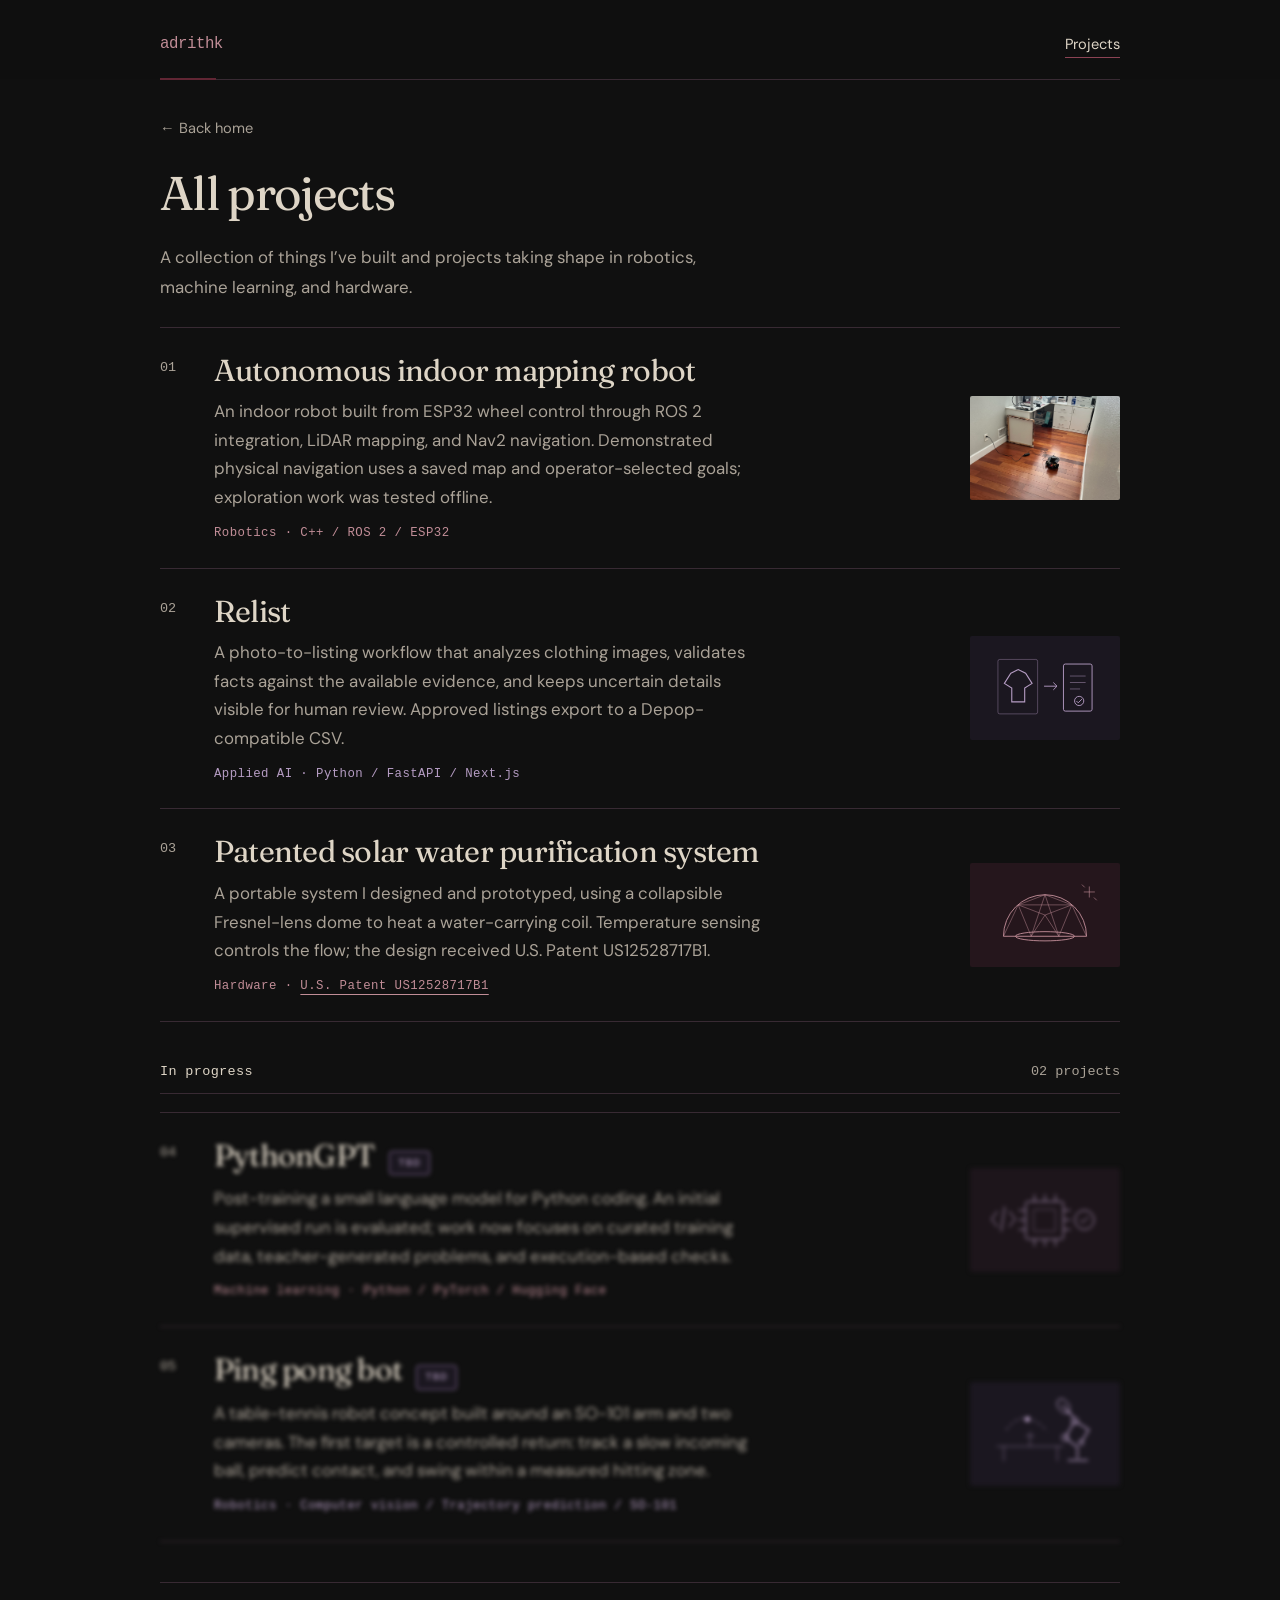
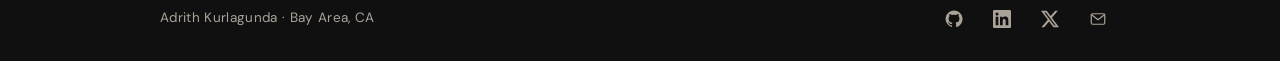
==== commit 7026a116: "Simplify header navigation to Projects" ====
--- a/projects/index.html
+++ b/projects/index.html
@@ -19,7 +19,7 @@
 <a class="skip" href="#main">Skip to content</a>
 <div class="shell">
 <header class="site-header"><a class="wordmark" href="../index.html" aria-label="Adrith Kurlagunda, home"><span>adrithk</span></a>
-<nav class="nav" aria-label="Main navigation"><a href="index.html" aria-current="page">Projects</a><a class="home-about" href="../index.html#about">About</a><a class="resume-link" href="../resume.html">Résumé</a>
+<nav class="nav" aria-label="Main navigation"><a href="index.html" aria-current="page">Projects</a>
 </nav>
 </header>
 <main id="main" tabindex="-1" class="projects-index">
--- a/styles.css
+++ b/styles.css
@@ -161,11 +161,6 @@
   color:var(--ink)
 }
 
-.nav .resume-link {
-  color:var(--ink);
-  font-weight:500;
-}
-
 .eyebrow,.section-label,.figure-label {
   font:0.6875rem/1.5 var(--mono);
   text-transform:none;
@@ -951,10 +946,6 @@
   font-size:0.6875rem
 }
 
-.nav .home-about {
-  display:none
-}
-
 .hero {
   grid-template-columns:1fr;
   padding-top:43px;
@@ -1122,7 +1113,7 @@
   .project-row :is(h2,h3) { font-size:1.5625rem; }
 }
 
-/* A full first screen keeps the introduction separate from the project reveals. */
+/* A full first screen keeps the introduction separate from the sections below. */
 .home-page { --home-header-height:82px; }
 .home-page .site-header { height:var(--home-header-height); }
 .home-page .hero {
@@ -1462,3 +1453,25 @@
   .project-main,.resume-main { padding-top:22px; }
   .back,.resume-main .back { margin-bottom:22px; }
 }
+
+/* Research interests lead into the personal section and selected projects. */
+.broader-interests { padding-top:48px; scroll-margin-top:0; }
+.broader-copy {
+  max-width:780px;
+  margin-top:22px;
+}
+.broader-copy p {
+  margin:0 0 12px;
+  font-size:0.9375rem;
+  color:var(--muted);
+  line-height:1.75;
+}
+.broader-copy p:last-child { margin-bottom:0; }
+.home-page .personal,
+.home-page #work { padding-top:64px; }
+@media(max-width:560px) {
+  .broader-interests { padding-top:32px; }
+  .broader-copy p { font-size:0.875rem; }
+  .home-page .personal,
+  .home-page #work { padding-top:44px; }
+}
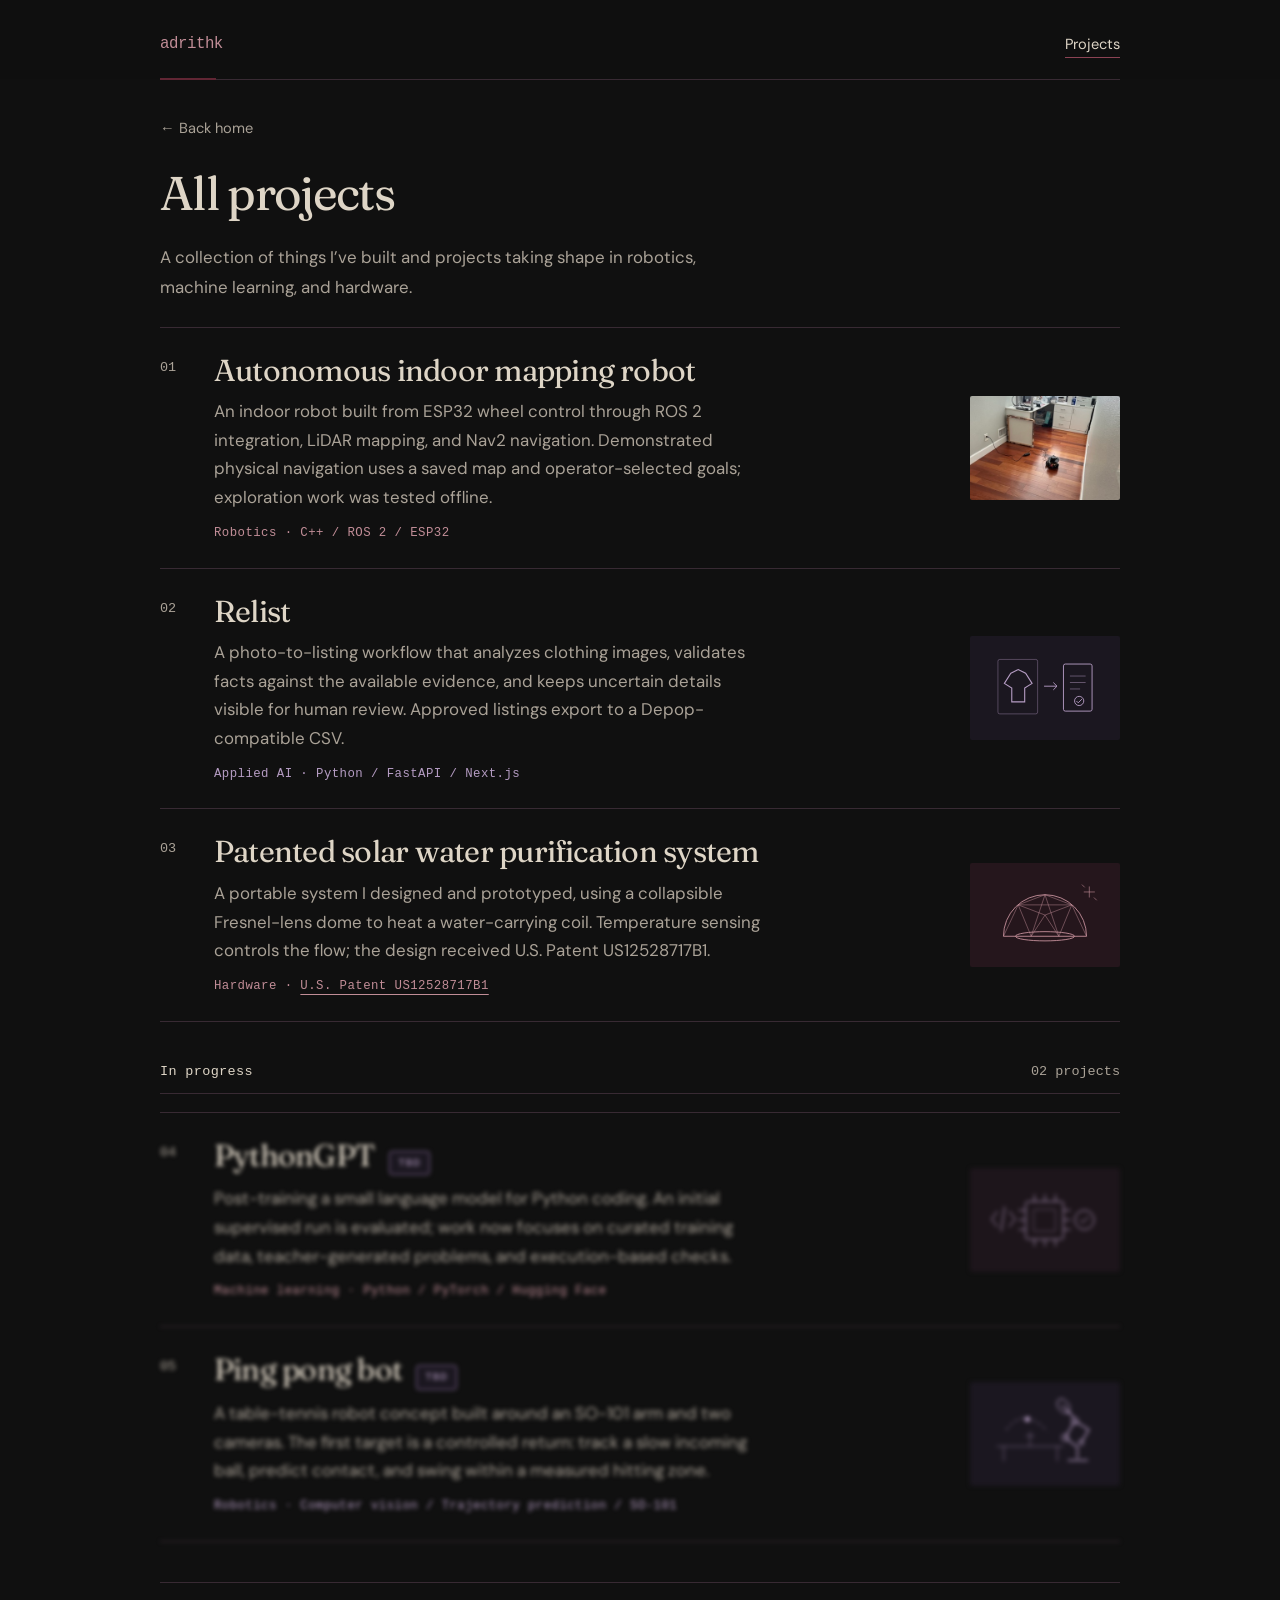
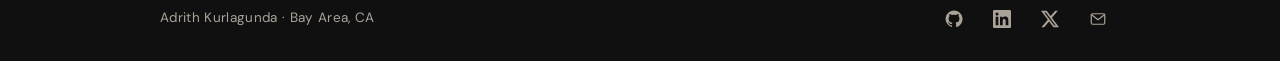
==== commit ee0eadc6: "Refactor the site and cut homepage lag - Terrain: cache the still scene offscreen, redraw only the p" ====
--- a/projects/index.html
+++ b/projects/index.html
@@ -12,8 +12,8 @@
 <link rel="icon" type="image/svg+xml" href="../assets/favicon.svg">
 <link rel="preload" href="../assets/fonts/fraunces-latin-400-normal.woff2" as="font" type="font/woff2" crossorigin>
 <link rel="preload" href="../assets/fonts/dm-sans-latin-400-normal.woff2" as="font" type="font/woff2" crossorigin>
-<script src="../assets/reveal.js" defer></script>
-<link rel="stylesheet" href="../styles.css">
+<script src="../assets/reveal.js?v=2" defer></script>
+<link rel="stylesheet" href="../styles.css?v=15">
 </head>
 <body>
 <a class="skip" href="#main">Skip to content</a>
@@ -37,7 +37,7 @@
 </p>
 <div class="tags">Robotics · C++ / ROS 2 / ESP32
 </div>
-</div><a class="project-thumb" href="autonomous-mapping-robot/index.html" aria-label="Read about Autonomous indoor mapping robot"><img src="../assets/robot.jpg" alt="" width="150" height="104" loading="lazy"></a>
+</div><a class="project-thumb" href="autonomous-mapping-robot/index.html" aria-label="Read about Autonomous indoor mapping robot"><img src="../assets/robot-thumb.jpg" alt="" width="150" height="104" loading="lazy"></a>
 </article>
 <article class="project-row"><span class="project-number" aria-hidden="true">02</span>
 <div>
--- a/styles.css
+++ b/styles.css
@@ -1,52 +1,55 @@
-/* Locally bundled upright fonts. Licenses are in assets/fonts/. */
+/* Shared stylesheet for every page.
+   Order: fonts and tokens, base elements, shared layout (header, footer), the homepage, the projects index,
+   project pages, the résumé page, motion, then the responsive overrides (widest breakpoint first) and print. */
+
+/* ---------- Fonts: locally bundled upright faces. Licenses are in assets/fonts/. ---------- */
 @font-face {
-  font-family: 'Fraunces';
-  src: url('assets/fonts/fraunces-latin-400-normal.woff2') format('woff2');
-  font-style: normal;
-  font-weight: 400;
-  font-display: swap;
+  font-family:'Fraunces';
+  src:url('assets/fonts/fraunces-latin-400-normal.woff2') format('woff2');
+  font-style:normal;
+  font-weight:400;
+  font-display:swap;
 }
 @font-face {
-  font-family: 'DM Sans';
-  src: url('assets/fonts/dm-sans-latin-400-normal.woff2') format('woff2');
-  font-style: normal;
-  font-weight: 400;
-  font-display: swap;
-}
-
-/* Edit these tokens to change the visual direction across the site. */
+  font-family:'DM Sans';
+  src:url('assets/fonts/dm-sans-latin-400-normal.woff2') format('woff2');
+  font-style:normal;
+  font-weight:400;
+  font-display:swap;
+}
+
+/* ---------- Tokens: edit these to change the visual direction across the site. ---------- */
 :root {
-  color-scheme: dark;
-  --paper: #101010;
-  --ink: #ded5c6;
-  --muted: #aaa297;
+  color-scheme:dark;
+  --paper:#101010;
+  --ink:#ded5c6;
+  --muted:#aaa297;
   /* Light tones carry text; deep pigments are decorative accents. */
-  --accent: #b59cc3;
-  --accent-warm: #c18d97;
-  --burgundy: #612634;
-  --burgundy-edge: #8b4354;
-  --plum: #3d294a;
-  --purple-edge: #79608b;
-  --line: #382a33;
-  --wash: #1d151b;
-  --wash-purple: #1b1720;
-  --sans: 'DM Sans', 'Helvetica Neue', sans-serif;
-  --display: 'Fraunces', 'Iowan Old Style', Georgia, serif;
-  --mono: 'SFMono-Regular', Consolas, 'Liberation Mono', monospace;
-  --width: 960px;
+  --accent:#b59cc3;
+  --accent-warm:#c18d97;
+  --burgundy:#612634;
+  --burgundy-edge:#8b4354;
+  --plum:#3d294a;
+  --purple-edge:#79608b;
+  --line:#382a33;
+  --wash:#1d151b;
+  --wash-purple:#1b1720;
+  --sans:'DM Sans', 'Helvetica Neue', sans-serif;
+  --display:'Fraunces', 'Iowan Old Style', Georgia, serif;
+  --mono:'SFMono-Regular', Consolas, 'Liberation Mono', monospace;
+  --width:960px;
   /* Shared type scale; spacing and image sizes stay independent. */
-  --font-size-base: 18px;
-}
-
-
-* {
-  box-sizing:border-box
-}
+  --font-size-base:18px;
+}
+
+/* ---------- Base ---------- */
+* { box-sizing:border-box; }
 
 html {
   font-size:var(--font-size-base);
   scroll-behavior:smooth;
-  scroll-padding-top:35px
+  scroll-padding-top:104px;   /* clears the sticky header */
+  overflow-x:clip;
 }
 
 body {
@@ -54,47 +57,48 @@
   background:var(--paper);
   color:var(--ink);
   font:1rem/1.7 var(--sans);
-  -webkit-font-smoothing:antialiased
-}
-
-::selection {
-  background:var(--burgundy);
-  color:var(--ink)
-}
+  -webkit-font-smoothing:antialiased;
+}
+
+::selection { background:var(--burgundy); color:var(--ink); }
 
 a {
   color:inherit;
   text-underline-offset:5px;
-  text-decoration-thickness:1px
-}
-
-a:hover {
-  color:var(--accent)
-}
-
-a:focus-visible,summary:focus-visible {
-  outline:2px solid var(--accent);
-  outline-offset:6px
-}
-
-img,svg,video {
-  max-width:100%;
-  display:block
-}
-
-img {
-  height:auto
-}
-
-button,a {
-  -webkit-tap-highlight-color:transparent
-}
-
-.shell {
-  max-width:var(--width);
-  margin:auto;
-  padding:0 32px
-}
+  text-decoration-thickness:1px;
+}
+a:hover { color:var(--accent); }
+a:focus-visible, summary:focus-visible { outline:2px solid var(--accent); outline-offset:6px; }
+button, a { -webkit-tap-highlight-color:transparent; }
+
+img, svg, video { max-width:100%; display:block; }
+img { height:auto; }
+
+h1, h2, h3, p { margin-top:0; }
+h1, h2, h3 { font-weight:400; }
+h1 {
+  font:400 clamp(2.5rem,5vw,3.375rem)/1.12 var(--display);
+  letter-spacing:-.035em;
+  margin-bottom:22px;
+}
+
+section { scroll-margin-top:104px; }
+
+.eyebrow, .figure-label {
+  font:0.75rem/1.5 var(--mono);
+  text-transform:none;
+  letter-spacing:.025em;
+  color:var(--muted);
+}
+
+.tags {
+  font:0.6875rem/1.6 var(--mono);
+  letter-spacing:.035em;
+  color:var(--accent);
+}
+
+/* ---------- Shared layout ---------- */
+.shell { max-width:var(--width); margin:auto; padding:0 32px; }
 
 .skip {
   position:absolute;
@@ -103,1268 +107,21 @@
   padding:8px 16px;
   background:var(--ink);
   color:var(--paper);
-  z-index:10
-}
-
-.skip:focus {
-  top:10px
-}
-
+  z-index:10;
+}
+.skip:focus { top:10px; }
+
+/* Sticky top bar on every page, with a frosted backdrop that spans the window. */
 .site-header {
   display:flex;
   justify-content:space-between;
   align-items:center;
   padding:34px 0 25px;
   border-bottom:1px solid var(--line);
-  position:relative;
-}
-
-.site-header::after {
-  content:'';
-  position:absolute;
-  left:0;
-  bottom:-1px;
-  width:56px;
-  height:2px;
-  background:var(--burgundy);
-}
-
-.wordmark {
-  text-decoration:none;
-  display:flex;
-  align-items:center;
-  gap:12px;
-  font:0.8125rem var(--mono);
-  color:var(--accent-warm);
-  letter-spacing:-.03em
-}
-
-.nav {
-  display:flex;
-  align-items:baseline;
-  gap:25px;
-  font-size:0.75rem;
-  line-height:20px;
-}
-
-.nav a {
-  display:block;
-  margin:0;
-  padding:0;
-  font:inherit;
-  white-space:nowrap;
-  text-decoration:none;
-  color:var(--muted)
-}
-
-.nav a:hover {
-  color:var(--ink)
-}
-
-.eyebrow,.section-label,.figure-label {
-  font:0.6875rem/1.5 var(--mono);
-  text-transform:none;
-  letter-spacing:.025em;
-  color:var(--muted)
-}
-
-.hero {
-  position:relative;
-  display:grid;
-  grid-template-columns:minmax(0,1fr) 240px;
-  align-items:center;
-  column-gap:42px;
-  row-gap:42px;
-  padding:78px 0 42px;
-}
-
-.hero .eyebrow {
-  display:flex;
-  gap:8px;
-  align-items:center;
-  margin:0 0 20px
-}
-
-h1,h2,h3,p {
-  margin-top:0
-}
-
-h1,h2,h3 {
-  font-weight:400
-}
-
-h1 {
-  font:400 clamp(2.5rem,5vw,3.375rem)/1.12 var(--display);
-  letter-spacing:-.035em;
-  margin-bottom:22px
-}
-
-.intro {
-  font-size:1rem;
-  line-height:1.8;
-  max-width:510px;
-  margin-bottom:15px
-}
-
-.hero-note {
-  font-size:0.875rem;
-  color:var(--muted);
-  max-width:480px;
-  line-height:1.8
-}
-
-.socials {
-  display:flex;
-  flex-wrap:wrap;
-  gap:23px;
-  font-size:0.75rem;
-  margin-top:25px
-}
-
-.socials a {
-  display:inline-flex;
-  align-items:center;
-  gap:8px;
-  min-height:28px;
-  text-decoration:none;
-  border-bottom:1px solid transparent;
-}
-
-.socials svg {
-  width:14px;
-  height:14px;
-  flex-shrink:0;
-  color:var(--accent-warm);
-}
-
-.socials a:hover {
-  border-bottom-color:var(--burgundy-edge);
-}
-
-section {
-  scroll-margin-top:35px
-}
-
-.section-heading {
-  display:flex;
-  align-items:center;
-  justify-content:space-between;
-  border-bottom:1px solid var(--line);
-  padding-bottom:14px;
-  margin-bottom:0
-}
-
-.section-heading h2 {
-  font:0.6875rem var(--mono);
-  text-transform:none;
-  letter-spacing:.025em;
-  margin:0
-}
-
-.section-heading span {
-  font:0.6875rem var(--mono);
-  color:var(--muted)
-}
-
-.project-row {
-  display:grid;
-  grid-template-columns:30px minmax(0,1fr) 150px;
-  gap:24px;
-  padding:29px 0;
-  border-bottom:1px solid var(--line);
-  align-items:center
-}
-
-.project-number {
-  font:0.6875rem var(--mono);
-  color:var(--muted);
-  align-self:start;
-  padding-top:8px
-}
-
-.project-row :is(h2,h3) {
-  font:400 1.6875rem/1.2 var(--display);
-  letter-spacing:-.025em;
-  margin:0 0 9px
-}
-
-.project-row :is(h2,h3) a {
-  text-decoration:none
-}
-
-.project-row p {
-  font-size:0.8125rem;
-  line-height:1.8;
-  max-width:520px;
-  color:var(--muted);
-  margin:0 0 12px
-}
-
-.tags {
-  font:0.625rem/1.6 var(--mono);
-  letter-spacing:.035em;
-  color:var(--accent)
-}
-
-.project-thumb {
-  height:104px;
-  width:150px;
-  overflow:hidden;
-  border-radius:2px;
-  background:var(--wash);
-  display:flex;
-  align-items:center;
-  justify-content:center;
-  text-decoration:none;
-  transition:background .2s
-}
-
-.project-thumb img {
-  width:100%;
-  height:100%;
-  object-fit:cover
-}
-
-.project-thumb svg {
-  width:120px;
-  height:85px;
-  color:var(--accent)
-}
-
-.project-row:hover .project-thumb {
-  background:var(--plum)
-}
-
-.projects-action {
-  display:flex;
-  justify-content:flex-end;
-  margin-top:24px;
-}
-
-.all-projects-link {
-  display:inline-flex;
-  align-items:center;
-  min-height:44px;
-  padding:9px 17px;
-  border:1px solid var(--burgundy-edge);
-  border-radius:2px;
-  font-size:0.75rem;
-  text-decoration:none;
-  transition:background 180ms ease,border-color 180ms ease,color 180ms ease;
-}
-
-.all-projects-link:hover {
-  background:var(--wash-purple);
-  border-color:var(--purple-edge);
-  color:var(--ink);
-}
-
-.projects-index {
-  padding:45px 0 62px;
-}
-
-.project-index-header {
-  padding-bottom:24px;
-}
-
-.project-index-header .project-lede {
-  max-width:580px;
-  font-size:0.9375rem;
-  margin-bottom:0;
-}
-
-.project-index-list {
-  border-top:1px solid var(--line);
-}
-
-/* Work in progress keeps the same project language, with an explicit status. */
-.project-index-progress { margin-top:42px; }
-.project-index-progress .section-heading { margin-bottom:18px; }
-.project-title-line { display:flex; align-items:baseline; gap:14px; flex-wrap:wrap; margin-bottom:9px; }
-.project-title-line h2 { margin:0; }
-.project-status-badge {
-  display:inline-flex;
-  align-items:center;
-  flex-shrink:0;
-  padding:4px 8px;
-  border:1px solid var(--purple-edge);
-  border-radius:3px;
-  background:var(--wash-purple);
-  color:var(--accent);
-  font:0.625rem/1.3 var(--mono);
-  letter-spacing:.07em;
-}
-.project-status { display:flex; align-items:center; gap:12px; margin:0 0 22px; color:var(--muted); font:0.75rem/1.6 var(--sans); }
-.project-study {
-  margin:0 0 26px;
-  padding:22px 24px 18px;
-  border:1px solid var(--line);
-  border-radius:3px;
-  background:radial-gradient(ellipse at 55% 50%,var(--wash-purple),var(--paper) 80%);
-}
-.project-study .figure-label { display:block; color:var(--accent); }
-.project-study svg { display:block; width:100%; height:auto; margin:16px 0 8px; color:var(--accent); }
-.project-study figcaption { color:var(--muted); font:0.75rem/1.7 var(--sans); }
-.project-facts { display:grid; grid-template-columns:repeat(3,minmax(0,1fr)); margin:24px 0 12px; border:1px solid var(--line); border-radius:3px; }
-.project-facts > div { padding:20px 18px; }
-.project-facts > div + div { border-left:1px solid var(--line); }
-.project-facts dt { color:var(--muted); font:0.6875rem/1.6 var(--mono); }
-.project-facts dd { margin:8px 0 0; color:var(--ink); font:1.75rem/1.1 var(--display); }
-.project-facts dd small { display:block; margin-top:6px; color:var(--muted); font:0.6875rem/1.5 var(--sans); }
-.project-body .facts-note { font-size:0.75rem; line-height:1.7; margin-top:10px; }
-@media(max-width:560px) {
-  .project-index-progress { margin-top:32px; }
-  .project-title-line { gap:10px; }
-  .project-study { padding:18px 14px; }
-  .project-facts > div { padding:16px 10px; }
-  .project-facts dt { font-size:0.625rem; }
-  .project-facts dd { font-size:1.125rem; white-space:nowrap; }
-}
-
-.below-work {
-  display:grid;
-  grid-template-columns:1fr 1fr;
-  gap:65px;
-  padding-top:55px
-}
-
-.experience {
-  display:grid;
-  grid-template-columns:1fr auto;
-  gap:5px 12px;
-  padding:20px 0 16px;
-  border-bottom:1px solid var(--line)
-}
-
-.experience h3 {
-  font:0.9375rem var(--sans);
-  margin:0
-}
-
-.experience time {
-  font-size:0.6875rem;
-  color:var(--muted)
-}
-
-.experience .role {
-  grid-column:1/-1;
-  font-size:0.75rem;
-  color:var(--accent);
-  margin:0
-}
-
-.experience p {
-  grid-column:1/-1;
-  font-size:0.75rem;
-  color:var(--muted);
-  margin:3px 0 0;
-  line-height:1.8
-}
-
-.personal h3 {
-  font:400 1.5rem var(--display);
-  margin:22px 0 12px;
-  letter-spacing:-.02em
-}
-
-.personal p {
-  font-size:0.8125rem;
-  color:var(--muted);
-  line-height:1.75
-}
-
-.personal > p:not(.sports) { margin-bottom:0; }
-
-.coffee-gallery {
-  margin:22px 0 0;
-}
-
-.coffee-photos {
-  display:grid;
-  grid-template-columns:repeat(3,minmax(0,1fr));
-  align-items:start;
-  gap:9px;
-}
-
-.coffee-photos a {
-  display:block;
-  overflow:hidden;
-  cursor:zoom-in;
-  background:var(--wash);
-  border-radius:2px;
-}
-
-.coffee-photos img {
-  width:100%;
-  height:auto;
-  aspect-ratio:1;
-  object-fit:cover;
-}
-
-.coffee-gallery figcaption {
-  margin-top:9px;
-  font-size:0.625rem;
-  color:var(--muted);
-}
-
-.personal .sports {
-  border-top:0;
-  padding:0;
-  margin:22px 0 0;
-  max-width:38ch;
-}
-
-.personal .sports::before {
-  content:'';
-  display:block;
-  width:30px;
-  height:1px;
-  margin-bottom:15px;
-  background:var(--burgundy-edge);
-}
-
-.contact {
-  margin-top:67px;
-  padding:36px 0 38px;
-  border-top:1px solid var(--line);
-  display:flex;
-  justify-content:space-between;
-  align-items:center;
-  gap:25px
-}
-
-.contact h2 {
-  font:400 1.9375rem var(--display);
-  letter-spacing:-.025em;
-  margin:0 0 7px
-}
-
-.contact p {
-  font-size:0.8125rem;
-  color:var(--muted);
-  margin:0
-}
-
-.contact>a {
-  font-size:0.8125rem;
-  white-space:nowrap
-}
-
-.site-footer {
-  padding:20px 0 30px;
-  border-top:1px solid var(--line);
-  display:flex;
-  justify-content:space-between;
-  align-items:center;
-  gap:15px;
-  font-size:0.625rem;
-  color:var(--muted);
-  letter-spacing:.025em
-}
-
-.site-footer a {
-  text-decoration:none
-}
-
-.footer-socials {
-  display:flex;
-  align-items:center;
-  gap:4px;
-  flex-shrink:0;
-}
-
-.footer-socials a {
-  display:flex;
-  align-items:center;
-  justify-content:center;
-  width:44px;
-  height:44px;
-  color:var(--muted);
-  transition:color 180ms ease;
-}
-
-.footer-socials a:hover {
-  color:var(--accent-warm);
-  background:var(--wash);
-}
-
-.footer-socials svg {
-  width:18px;
-  height:18px;
-}
-
-.project-main {
-  max-width:740px;
-  margin:auto;
-  padding-top:45px
-}
-
-.back {
-  font-size:0.75rem;
-  color:var(--muted);
-  text-decoration:none;
-  display:inline-block;
-  margin-bottom:44px
-}
-
-.project-header .eyebrow {
-  margin-bottom:17px
-}
-
-.project-header h1 {
-  font-size:clamp(2rem,4vw,2.625rem);
-  max-width:680px;
-  margin-bottom:22px
-}
-
-.project-lede {
-  font:1.125rem/1.8 var(--sans);
-  color:var(--muted);
-  max-width:680px
-}
-
-.project-meta {
-  display:flex;
-  justify-content:space-between;
-  align-items:start;
-  gap:22px;
-  padding:22px 0 25px;
-  border-top:1px solid var(--line);
-  border-bottom:1px solid var(--line);
-  margin-top:28px
-}
-
-.project-meta .tags {
-  max-width:360px;
-  font-size:0.6875rem
-}
-
-.project-meta .socials {
-  margin-top:0;
-  gap:17px;
-  flex-shrink:0
-}
-
-.project-body {
-  padding-top:34px
-}
-
-.project-body h2 {
-  font:400 1.8125rem/1.3 var(--display);
-  letter-spacing:-.025em;
-  margin:41px 0 16px
-}
-
-.project-body h3 {
-  font:1.0625rem var(--sans);
-  margin:25px 0 10px
-}
-
-.project-body p,.project-body li {
-  font-size:0.9375rem;
-  line-height:1.9;
-  color:var(--muted)
-}
-
-.project-body ul {
-  padding-left:20px
-}
-
-.project-body li {
-  padding-left:5px;
-  margin-bottom:13px
-}
-
-.project-body strong {
-  font-weight:550;
-  color:var(--ink)
-}
-
-.photo-pair {
-  display:grid;
-  grid-template-columns:1fr 1fr;
-  gap:14px;
-  margin:0
-}
-
-.photo-pair img {
-  width:100%;
-  aspect-ratio:4/3;
-  object-fit:cover;
-  border-radius:2px
-}
-
-.photo-pair figcaption,.wide-figure figcaption {
-  font:0.6875rem/1.7 var(--sans);
-  color:var(--muted);
-  padding-top:10px
-}
-
-.wide-figure {
-  margin:30px 0
-}
-
-.wide-figure video {
-  width:100%;
-  max-height:410px;
-  background:var(--wash);
-  border-radius:2px
-}
-
-.diagram {
-  padding:25px 24px;
-  background:var(--wash);
-  border:1px solid var(--line);
-  border-radius:2px;
-  margin:25px 0 30px
-}
-
-.diagram>.figure-label {
-  display:block;
-  margin-bottom:20px
-}
-
-.flow {
-  display:flex;
-  align-items:stretch;
-  justify-content:center;
-  gap:9px
-}
-
-.flow-node {
-  flex:1;
-  min-width:0;
-  border:1px solid var(--line);
-  background:var(--paper);
-  padding:14px 8px;
-  font:0.75rem/1.55 var(--sans);
-  text-align:center;
-  color:var(--ink)
-}
-
-.flow-node small {
-  display:block;
-  font-size:0.625rem;
-  color:var(--muted);
-  margin-top:4px
-}
-
-.flow-arrow {
-  align-self:center;
-  color:var(--accent);
-  font-size:0.9375rem
-}
-
-.diagram-note {
-  font:0.6875rem/1.8 var(--sans)!important;
-  color:var(--muted)!important;
-  margin:15px 0 0!important;
-  text-align:center
-}
-
-.callout {
-  border-left:2px solid var(--burgundy-edge);
-  padding:1px 0 1px 20px;
-  margin:30px 0
-}
-
-.callout p {
-  font-size:0.8125rem;
-  margin:0
-}
-
-.project-next {
-  border-top:1px solid var(--line);
-  padding:30px 0 40px;
-  margin-top:50px;
-  display:flex;
-  justify-content:space-between;
-  align-items:center;
-  gap:20px
-}
-
-.project-next a {
-  text-decoration:none
-}
-
-.project-next .next-label {
-  font-size:0.625rem;
-  color:var(--muted);
-  display:block;
-  letter-spacing:.1em;
-  text-transform:none;
-  margin-bottom:5px
-}
-
-.project-next .next-title {
-  font:1.5rem var(--display)
-}
-
-.project-next .back-home {
-  font-size:0.75rem;
-  color:var(--muted)
-}
-
-.solar-diagram {
-  width:100%;
-  height:auto;
-  max-height:310px;
-  color:var(--accent);
-  margin:auto
-}
-
-.links-note a {
-  color:var(--accent)
-}
-
-.resume-page .shell {
-  display:flex;
-  flex-direction:column;
-  min-height:100svh;
-}
-
-.resume-main {
-  flex:1;
-  padding:42px 0 30px;
-}
-
-.resume-placeholder {
-  border-top:1px solid var(--line);
-  padding:28px 0 60px;
-}
-
-.resume-placeholder p {
-  max-width:36ch;
-  margin:0;
-  color:var(--muted);
-  font-size:1rem;
-  line-height:1.8;
-}
-
-.resume-main .back {
-  margin-bottom:28px;
-}
-
-.resume-heading {
-  display:flex;
-  align-items:center;
-  justify-content:space-between;
-  gap:20px;
-  margin-bottom:28px;
-}
-
-.resume-heading .eyebrow {
-  margin-bottom:9px;
-}
-
-.resume-heading h1 {
-  margin:0;
-}
-
-.resume-pdf-link {
-  font-size:0.75rem;
-  white-space:nowrap;
-}
-
-.resume-document {
-  margin:0;
-}
-
-.resume-viewer {
-  display:block;
-  width:100%;
-  height:auto;
-  border:1px solid var(--line);
-  background:var(--wash);
-}
-
-.resume-viewer-note {
-  margin:14px 0 0;
-  font-size:0.75rem;
-  color:var(--muted);
-}
-
-@media(max-width:560px) {
-  .resume-main { padding-top:28px; }
-  .resume-heading { align-items:end; }
-
-}
-
-
-@media(min-width:1100px) {
-  .shell {
-  padding:0
-}
-
-
-}
-
-
-@media(max-width:760px) {
-  .hero {
-    grid-template-columns:minmax(0,1fr) 185px;
-    column-gap:24px;
-    padding-top:58px;
-  }
-
-.below-work {
-  gap:35px
-}
-
-.nav {
-  gap:19px
-}
-
-.project-meta {
-  flex-direction:column
-}
-
-.project-meta .socials {
-  flex-shrink:1
-}
-
-
-}
-
-
-@media(max-width:560px) {
-  .shell {
-  padding:0 23px
-}
-
-.site-header {
-  padding:23px 0 20px
-}
-
-.wordmark {
-  font-size:0.75rem;
-  gap:8px
-}
-
-.nav {
-  gap:17px;
-  font-size:0.6875rem
-}
-
-.hero {
-  grid-template-columns:1fr;
-  padding-top:43px;
-  position:relative;
-  gap:0
-}
-
-.hero h1 {
-  font-size:clamp(2.1875rem,9.5vw,2.6875rem);
-  max-width:100%
-}
-
-.hero .eyebrow {
-  font-size:0.5625rem
-}
-
-.intro {
-  font-size:0.9375rem;
-  max-width:100%
-}
-
-.hero-note {
-  font-size:0.8125rem
-}
-
-.socials {
-  gap:22px
-}
-
-.project-row {
-  grid-template-columns:20px minmax(0,1fr);
-  gap:12px;
-  padding:25px 0
-}
-
-.project-row :is(h2,h3) {
-  font-size:1.4375rem
-}
-
-.project-row p {
-  font-size:0.75rem
-}
-
-.project-thumb {
-  display:none
-}
-
-.below-work {
-  grid-template-columns:1fr;
-  gap:38px;
-  padding-top:40px
-}
-
-.personal p {
-  font-size:0.8125rem
-}
-
-.coffee-gallery { max-width:400px; }
-
-.contact {
-  margin-top:40px;
-  flex-direction:column;
-  align-items:start;
-  gap:19px;
-  padding:28px 0
-}
-
-.contact h2 {
-  font-size:1.6875rem
-}
-
-.site-footer {
-  font-size:0.5625rem
-}
-
-.project-main {
-  padding-top:27px
-}
-
-.back {
-  margin-bottom:30px
-}
-
-.project-header h1 {
-  font-size:2rem
-}
-
-.project-lede {
-  font-size:1rem
-}
-
-.project-body p,.project-body li {
-  font-size:0.875rem
-}
-
-.project-body h2 {
-  font-size:1.625rem
-}
-
-.photo-pair {
-  grid-template-columns:1fr;
-  gap:22px
-}
-
-.diagram {
-  padding:20px 14px
-}
-
-.flow {
-  flex-direction:column;
-  gap:6px
-}
-
-.flow-node {
-  padding:10px
-}
-
-.flow-arrow {
-  transform:rotate(90deg);
-  line-height:1.2
-}
-
-.project-next .next-title {
-  font-size:1.125rem
-}
-
-.project-next {
-  align-items:start
-}
-
-.solar-diagram {
-  min-height:180px
-}
-
-
-}
-
-
-@media(prefers-reduced-motion:reduce) {
-  html {
-  scroll-behavior:auto
-}
-
-*,*::before,*::after {
-  transition:none!important;
-  animation:none!important
-}
-
-
-}
-
-
-
-/* Homepage context and personal notes. */
-.background-note {
-  margin:18px 0 0;
-  color:var(--muted);
-  font-size:0.75rem;
-  line-height:1.8;
-}
-.hero .intro { max-width:580px; }
-.hero-note { max-width:540px; }
-@media(max-width:560px) {
-  .hero { padding-bottom:32px; }
-  .project-row :is(h2,h3) { font-size:1.5625rem; }
-}
-
-/* A full first screen keeps the introduction separate from the sections below. */
-.home-page { --home-header-height:82px; }
-.home-page .site-header { height:var(--home-header-height); }
-.home-page .hero {
-  min-height:calc(100svh - var(--home-header-height));
-  grid-template-rows:1fr auto;
-  padding:48px 0 24px;
-  row-gap:28px;
-}
-.home-page #work { padding-top:35px; }
-
-/* The diagram stays still; off-screen content resets for its next entrance. */
-.hero-art {
-  margin:0;
-  color:var(--accent);
-  width:100%;
-  max-width:240px;
-  justify-self:end;
-}
-.hero-art svg { width:100%; height:auto; }
-.orbit-burgundy { stroke:var(--burgundy-edge); stroke-width:1.5; }
-.orbit-plum { stroke:var(--purple-edge); opacity:1; }
-.orbit-point { fill:var(--accent-warm); stroke:var(--accent-warm); }
-.hero-art figcaption {
-  margin-top:17px;
-  text-align:center;
-  color:var(--muted);
-  font:0.625rem/1.5 var(--sans);
-  letter-spacing:.12em;
-}
-.scroll-cue {
-  grid-column:1/-1;
-  justify-self:center;
-  display:inline-flex;
-  flex-direction:column;
-  align-items:center;
-  gap:9px;
-  padding:8px 18px;
-  color:var(--muted);
-  font:0.6875rem/1.5 var(--sans);
-  letter-spacing:.04em;
-  text-decoration:none;
-}
-.scroll-cue span:last-child {
-  color:var(--accent);
-  display:inline-block;
-  font-size:1.0625rem;
-  transition:transform 250ms ease;
-  animation:scroll-nudge 2.8s ease-in-out infinite;
-}
-.scroll-cue::after {
-  content:'';
-  width:1px;
-  height:28px;
-  background:linear-gradient(var(--accent),transparent);
-}
-.scroll-cue:hover { color:var(--ink); }
-.scroll-cue:hover span:last-child { transform:translateY(3px); }
-@keyframes scroll-nudge {
-  0%,75%,100% { transform:translateY(0); }
-  35% { transform:translateY(5px); }
-}
-.reveal {
-  opacity:0;
-  transform:translateY(16px);
-  transition:opacity 700ms cubic-bezier(.2,.65,.3,1), transform 700ms cubic-bezier(.2,.65,.3,1);
-  transition-delay:var(--reveal-delay,0ms);
-}
-.reveal.is-visible,.reveal:focus-within {
-  opacity:1;
-  transform:none;
-}
-.project-row.reveal {
-  transform:translateY(38px);
-  filter:blur(2px);
-  transition:opacity 650ms ease,transform 900ms cubic-bezier(.16,1,.3,1),filter 700ms ease;
-}
-.project-row.reveal.is-visible,.project-row.reveal:focus-within {
-  transform:none;
-  filter:none;
-}
-.project-row.reveal .project-thumb > * {
-  transform:scale(.95);
-  transition:transform 1100ms cubic-bezier(.16,1,.3,1);
-}
-.project-row.reveal.is-visible .project-thumb > *,
-.project-row.reveal:focus-within .project-thumb > * { transform:none; }
-@media(max-width:560px) {
-  .hero-art {
-    width:160px;
-    justify-self:center;
-    margin:2px 0 0;
-  }
-  .hero-art figcaption { margin-top:10px; font-size:0.5625rem; }
-  .scroll-cue { justify-self:center; }
-  .home-page { --home-header-height:68px; }
-  .home-page .hero {
-    grid-template-rows:1fr auto auto;
-    row-gap:16px;
-    padding:30px 0 18px;
-  }
-  .home-page .hero h1 { margin-bottom:18px; }
-  .home-page .hero .eyebrow { margin-bottom:16px; }
-  .home-page .hero-art { width:140px; }
-}
-@media(max-width:560px) and (max-height:740px) {
-  .home-page .hero { padding-top:18px; row-gap:10px; }
-  .home-page .hero-art { width:90px; }
-  .home-page .hero-art figcaption { display:none; }
-  .home-page .hero .socials { margin-top:16px; }
-  .home-page .scroll-cue::after { height:16px; }
-}
-@media(prefers-reduced-motion:reduce) {
-  .reveal,.project-row.reveal { opacity:1; transform:none; filter:none; transition:none; }
-  .scroll-cue:hover span:last-child { transform:none; }
-}
-@media print {
-  .reveal,.project-row.reveal { opacity:1; transform:none; filter:none; transition:none; }
-  .scroll-cue { display:none; }
-}
-
-/* Small fields of pigment, with readable warm and cool tones above them. */
-.project-row:nth-of-type(odd) .tags { color:var(--accent-warm); }
-.project-row:nth-of-type(2) .project-thumb { background:var(--wash-purple); }
-.project-row:nth-of-type(3) .project-thumb { background:#25161c; }
-.project-row:nth-of-type(3) .project-thumb svg { color:var(--accent-warm); }
-.project-row:hover .project-thumb { background:var(--plum); }
-.diagram { border-left:2px solid var(--burgundy); }
-.contact > a { text-decoration-color:var(--accent-warm); }
-.contact > a:hover { text-decoration-color:var(--accent); }
-
-/* Homepage opening burst (assets/burst.js). Every rule here is inert until the script adds .burst-on,
-   so the page is unchanged without JavaScript, without WebGL, or with reduced motion. */
-:root { --burst-scroll:45vh; }
-
-/* The colour field sits behind the whole page, above the page background. */
-.burst-canvas {
-  position:fixed;
-  inset:0;
-  width:100vw;
-  height:100lvh;
-  z-index:-1;
-  pointer-events:none;
-  display:block;
-}
-
-/* The introduction stays pinned below the (always sticky) top bar while the burst plays,
-   then releases once the hold distance has been scrolled. */
-.burst-on .burst-stage { height:calc(100svh - var(--home-header-height) + var(--burst-scroll)); }
-.burst-on .burst-stage .hero {
   position:sticky;
-  top:var(--home-header-height);
-  --p:0;
-}
-
-/* Before the burst: the top bar, the UCLA line, the name, and a small arrow. Everything else arrives as the colour
-   settles. --p runs from 0 to 1 and is set by the script. */
-.burst-on .hero :is(.intro,.hero-note,.socials,.hero-art) {
-  opacity:clamp(0,calc((var(--p) - var(--from,.4)) * 4),1);
-  transform:translateY(calc((1 - clamp(0,calc((var(--p) - var(--from,.4)) * 4),1)) * 14px));
-  transition:none;
-}
-.burst-on .hero .hero-art { --from:.4; }
-.burst-on .hero .intro { --from:.48; }
-.burst-on .hero .hero-note { --from:.56; }
-.burst-on .hero .socials { --from:.64; }
-.burst-on .hero :is(.intro,.hero-note,.socials):focus-within { opacity:1; transform:none; }
-
-.burst-on .hero .scroll-cue span:first-child {
-  position:absolute;
-  width:1px;
-  height:1px;
-  overflow:hidden;
-  clip-path:inset(50%);
-  white-space:nowrap;
-}
-.burst-on .hero .scroll-cue { opacity:clamp(0,calc(1 - var(--p) * 5),1); }
-
-@media print {
-  .burst-canvas { display:none; }
-  .burst-on .burst-stage { height:auto; margin:0; }
-  .burst-on .burst-stage .hero { position:static; }
-  .burst-on .hero :is(.intro,.hero-note,.socials,.hero-art) { opacity:1; transform:none; }
-}
-
-/* Readable small text: labels, descriptions, dates, captions and the footer, one or two steps up
-   from the original scale. These follow the rules above, so they also apply at phone widths. */
-.wordmark { font-size:0.875rem; }
-.nav { font-size:0.8125rem; }
-.eyebrow,
-.section-label,
-.figure-label { font-size:0.75rem; }
-.hero-note { font-size:0.9375rem; }
-.socials { font-size:0.8125rem; }
-.socials svg { width:15px; height:15px; }
-.hero-art figcaption { font-size:0.6875rem; white-space:nowrap; }
-.section-heading h2,
-.section-heading span { font-size:0.75rem; }
-.project-number { font-size:0.75rem; }
-.project-row p { font-size:0.9375rem; line-height:1.7; max-width:560px; }
-.tags { font-size:0.6875rem; }
-.all-projects-link { font-size:0.8125rem; }
-.background-note { font-size:0.875rem; }
-.experience h3 { font-size:1.0625rem; }
-.experience time { font-size:0.75rem; }
-.experience .role { font-size:0.8125rem; }
-.experience p { font-size:0.875rem; line-height:1.7; }
-.personal p { font-size:0.9375rem; }
-.coffee-gallery figcaption { font-size:0.75rem; }
-.contact p { font-size:0.9375rem; }
-.contact > a { font-size:0.9375rem; }
-.site-footer { font-size:0.75rem; }
-.back { font-size:0.8125rem; }
-.project-meta .tags { font-size:0.75rem; }
-.callout p { font-size:0.875rem; }
-.photo-pair figcaption,
-.wide-figure figcaption { font-size:0.75rem; }
-.flow-node { font-size:0.8125rem; }
-.flow-node small { font-size:0.6875rem; }
-.diagram-note { font-size:0.75rem !important; }
-.project-next .next-label { font-size:0.6875rem; }
-.project-next .back-home { font-size:0.8125rem; }
-@media(max-width:560px) {
-  .hero .eyebrow { font-size:0.6875rem; }
-  .project-row p { font-size:0.875rem; }
-  .personal p { font-size:0.875rem; }
-}
-@media(max-width:560px) {
-  .site-footer {
-    flex-direction:column-reverse;
-    align-items:flex-start;
-    gap:2px;
-    padding-top:10px;
-  }
-  .footer-socials { margin-left:-13px; }
-}
-
-/* A larger name on the homepage at desktop widths; it is the only thing on the opening screen. */
-@media(min-width:761px) {
-  .home-page .hero h1 {
-    font-size:clamp(2.75rem,5.7vw,3.875rem);
-    letter-spacing:-.04em;
-    margin-bottom:24px;
-  }
-}
-
-/* Sticky top bar on every page, with a frosted backdrop that spans the window.
-   On the homepage, burst.js adds .header-clear while the opening colour is behind the bar. */
-html { scroll-padding-top:104px; overflow-x:clip; }
-section { scroll-margin-top:104px; }
-.burst-head { display:contents; }
-.site-header { position:sticky; top:0; z-index:5; }
+  top:0;
+  z-index:5;
+}
 .site-header::before {
   content:'';
   position:absolute;
@@ -1379,8 +136,43 @@
   transition:opacity 240ms ease;
   pointer-events:none;
 }
-.header-clear .site-header::before { opacity:0; }
-.nav a { padding:12px 0; margin:-12px 0; }
+.site-header::after {
+  content:'';
+  position:absolute;
+  left:0;
+  bottom:-1px;
+  width:56px;
+  height:2px;
+  background:var(--burgundy);
+}
+
+.wordmark {
+  text-decoration:none;
+  display:flex;
+  align-items:center;
+  gap:12px;
+  font:0.875rem var(--mono);
+  color:var(--accent-warm);
+  letter-spacing:-.03em;
+}
+
+.nav {
+  display:flex;
+  align-items:baseline;
+  gap:25px;
+  font-size:0.8125rem;
+  line-height:20px;
+}
+.nav a {
+  display:block;
+  margin:-12px 0;
+  padding:12px 0;    /* a taller tap target without moving the text */
+  font:inherit;
+  white-space:nowrap;
+  text-decoration:none;
+  color:var(--muted);
+}
+.nav a:hover { color:var(--ink); }
 .nav a[aria-current="page"] {
   color:var(--ink);
   text-decoration:underline;
@@ -1388,13 +180,542 @@
   text-decoration-thickness:1px;
   text-underline-offset:8px;
 }
-@media print {
-  .site-header { position:static; }
-  .site-header::before { display:none; }
-}
-
-/* Scroll-linked project text (assets/scroll-text.js). Inert until the script adds .scrolltext-on.
-   It replaces the timed entrance on the homepage project rows; --o and --sp are set by the script. */
+
+.section-heading {
+  display:flex;
+  align-items:center;
+  justify-content:space-between;
+  border-bottom:1px solid var(--line);
+  padding-bottom:14px;
+  margin-bottom:0;
+}
+.section-heading h2 {
+  font:0.75rem var(--mono);
+  text-transform:none;
+  letter-spacing:.025em;
+  margin:0;
+}
+.section-heading > span { font:0.75rem var(--mono); color:var(--muted); }
+
+.socials {
+  display:flex;
+  flex-wrap:wrap;
+  gap:23px;
+  font-size:0.8125rem;
+  margin-top:25px;
+}
+.socials a {
+  display:inline-flex;
+  align-items:center;
+  gap:8px;
+  min-height:28px;
+  text-decoration:none;
+  border-bottom:1px solid transparent;
+}
+.socials a:hover { border-bottom-color:var(--burgundy-edge); }
+.socials svg {
+  width:15px;
+  height:15px;
+  flex-shrink:0;
+  color:var(--accent-warm);
+}
+
+.site-footer {
+  padding:14px 0 20px;
+  border-top:1px solid var(--line);
+  display:flex;
+  justify-content:space-between;
+  align-items:center;
+  gap:15px;
+  font-size:0.75rem;
+  color:var(--muted);
+  letter-spacing:.025em;
+}
+.site-footer a { text-decoration:none; }
+.footer-socials { display:flex; align-items:center; gap:4px; flex-shrink:0; }
+.footer-socials a {
+  display:flex;
+  align-items:center;
+  justify-content:center;
+  width:44px;
+  height:44px;
+  color:var(--muted);
+  transition:color 180ms ease;
+}
+.footer-socials a:hover { color:var(--accent-warm); background:var(--wash); }
+.footer-socials svg { width:18px; height:18px; }
+
+/* Project rows: the homepage selection and the projects index. */
+.project-row {
+  display:grid;
+  grid-template-columns:30px minmax(0,1fr) 150px;
+  gap:24px;
+  padding:24px 0;
+  border-bottom:1px solid var(--line);
+  align-items:center;
+}
+.project-number {
+  font:0.75rem var(--mono);
+  color:var(--muted);
+  align-self:start;
+  padding-top:8px;
+}
+.project-row :is(h2,h3) {
+  font:400 1.6875rem/1.2 var(--display);
+  letter-spacing:-.025em;
+  margin:0 0 9px;
+}
+.project-row :is(h2,h3) a { text-decoration:none; }
+.project-row p {
+  font-size:0.9375rem;
+  line-height:1.7;
+  max-width:560px;
+  color:var(--muted);
+  margin:0 0 12px;
+}
+.project-thumb {
+  height:104px;
+  width:150px;
+  overflow:hidden;
+  border-radius:2px;
+  background:var(--wash);
+  display:flex;
+  align-items:center;
+  justify-content:center;
+  text-decoration:none;
+  transition:background .2s;
+}
+.project-thumb img { width:100%; height:100%; object-fit:cover; }
+.project-thumb svg { width:120px; height:85px; color:var(--accent); }
+/* Small fields of pigment, with readable warm and cool tones above them. */
+.project-row:nth-of-type(odd) .tags { color:var(--accent-warm); }
+.project-row:nth-of-type(2) .project-thumb { background:var(--wash-purple); }
+.project-row:nth-of-type(3) .project-thumb { background:#25161c; }
+.project-row:nth-of-type(3) .project-thumb svg { color:var(--accent-warm); }
+.project-row:hover .project-thumb { background:var(--plum); }
+
+.projects-action { display:flex; justify-content:flex-end; margin-top:18px; }
+.all-projects-link {
+  display:inline-flex;
+  align-items:center;
+  min-height:44px;
+  padding:9px 17px;
+  border:1px solid var(--burgundy-edge);
+  border-radius:2px;
+  font-size:0.8125rem;
+  text-decoration:none;
+  transition:background 180ms ease,border-color 180ms ease,color 180ms ease;
+}
+.all-projects-link:hover { background:var(--wash-purple); border-color:var(--purple-edge); color:var(--ink); }
+
+/* ---------- Homepage ---------- */
+/* The introduction fills the first screen, keeping it separate from the sections below. */
+.home-page { --home-header-height:82px; }
+.home-page .site-header { height:var(--home-header-height); }
+
+.hero {
+  position:relative;
+  display:grid;
+  grid-template-columns:minmax(0,1fr) 240px;
+  grid-template-rows:1fr auto;
+  align-items:center;
+  column-gap:42px;
+  row-gap:28px;
+  min-height:calc(100svh - var(--home-header-height));
+  padding:48px 0 24px;
+}
+.hero .eyebrow { display:flex; gap:8px; align-items:center; margin:0 0 20px; }
+.intro {
+  font-size:1rem;
+  line-height:1.8;
+  max-width:580px;
+  margin-bottom:15px;
+}
+.hero-note {
+  font-size:0.9375rem;
+  color:var(--muted);
+  max-width:540px;
+  line-height:1.8;
+}
+
+/* Robot arm (assets/robot-arm.js): the hero art, drawn on a square canvas. */
+.hero-art {
+  margin:0;
+  color:var(--accent);
+  width:100%;
+  max-width:240px;
+  justify-self:end;
+}
+.hero-art .arm-canvas { display:block; width:100%; aspect-ratio:1; }
+
+.scroll-cue {
+  grid-column:1/-1;
+  justify-self:center;
+  display:inline-flex;
+  flex-direction:column;
+  align-items:center;
+  gap:9px;
+  padding:8px 18px;
+  color:var(--muted);
+  font:0.6875rem/1.5 var(--sans);
+  letter-spacing:.04em;
+  text-decoration:none;
+}
+.scroll-cue span:last-child {
+  color:var(--accent);
+  display:inline-block;
+  font-size:1.0625rem;
+  transition:transform 250ms ease;
+  animation:scroll-nudge 2.8s ease-in-out infinite;
+}
+.scroll-cue::after {
+  content:'';
+  width:1px;
+  height:28px;
+  background:linear-gradient(var(--accent),transparent);
+}
+.scroll-cue:hover { color:var(--ink); }
+.scroll-cue:hover span:last-child { transform:translateY(3px); }
+@keyframes scroll-nudge {
+  0%,75%,100% { transform:translateY(0); }
+  35% { transform:translateY(5px); }
+}
+
+/* Homepage section titles are set in the display face; the number beside "Selected work" stays a mono label. */
+.home-page .section-heading { padding-bottom:16px; }
+.home-page .section-heading h2 {
+  font:400 clamp(1.75rem,3.2vw,2.25rem)/1.15 var(--display);
+  letter-spacing:-.025em;
+}
+
+/* Broader interests lead into the personal section and selected projects. */
+.broader-interests { padding-top:48px; scroll-margin-top:0; }
+.broader-copy { max-width:780px; margin-top:22px; }
+.broader-copy p {
+  margin:0 0 12px;
+  font-size:0.9375rem;
+  color:var(--muted);
+  line-height:1.75;
+}
+.broader-copy p:last-child { margin-bottom:0; }
+
+/* Personal interests: text beside a strip of three square coffee photos. */
+.personal, .home-page #work { padding-top:64px; }
+.personal p { font-size:0.9375rem; color:var(--muted); line-height:1.75; }
+.interest-feature {
+  display:grid;
+  grid-template-columns:minmax(0,1fr) minmax(0,1.1fr);
+  gap:56px;
+  align-items:center;
+  padding:22px 0 0;
+}
+.interest-feature p { max-width:38ch; margin:0; }
+.interest-feature p + p { margin-top:12px; }
+.coffee-gallery { margin:0; }
+.coffee-photos {
+  display:grid;
+  grid-template-columns:repeat(3,minmax(0,1fr));
+  align-items:start;
+  gap:9px;
+}
+.coffee-photos a {
+  display:block;
+  overflow:hidden;
+  cursor:zoom-in;
+  background:var(--wash);
+  border-radius:2px;
+}
+.coffee-photos img { width:100%; height:auto; aspect-ratio:1; object-fit:cover; }
+.coffee-gallery figcaption { margin-top:9px; font-size:0.75rem; color:var(--muted); }
+
+.contact {
+  margin-top:42px;
+  padding:28px 0 30px;
+  border-top:1px solid var(--line);
+  display:flex;
+  justify-content:space-between;
+  align-items:center;
+  gap:25px;
+}
+.contact h2 { font:400 1.9375rem var(--display); letter-spacing:-.025em; margin:0 0 7px; }
+.contact p { font-size:0.9375rem; color:var(--muted); margin:0; }
+.contact > a { font-size:0.9375rem; white-space:nowrap; text-decoration-color:var(--accent-warm); }
+.contact > a:hover { text-decoration-color:var(--accent); }
+
+/* Homepage terrain (assets/terrain.js). A fixed backdrop behind the introduction; while scrolling, the script
+   drifts it up a little and fades it out, so the next section arrives on the plain page. */
+.terrain-canvas {
+  position:fixed;
+  top:0;
+  left:0;
+  width:100%;
+  height:100vh;
+  z-index:-1;
+  pointer-events:none;
+  display:block;
+  will-change:opacity, transform;
+}
+/* The click hint terrain.js adds to the introduction: bottom left on wide screens, a line under the social
+   links on narrower ones. Once shown it follows the backdrop's scroll fade (terrain.js sets --fade). */
+.terrain-hint {
+  position:absolute;
+  left:0;
+  bottom:34px;
+  margin:0;
+  display:flex;
+  align-items:center;
+  gap:9px;
+  font:0.6875rem var(--mono);
+  letter-spacing:.02em;
+  color:var(--muted);
+  white-space:nowrap;
+  opacity:0;
+  transition:opacity 700ms ease;
+  pointer-events:none;
+}
+.terrain-hint.on { opacity:calc(.9 * var(--fade, 1)); }
+.terrain-hint.on.settled { transition:opacity 80ms linear; }
+.terrain-hint-dot {
+  width:6px;
+  height:6px;
+  border-radius:50%;
+  background:#b08bff;
+  box-shadow:0 0 10px #8d62f0;
+  animation:terrain-hint-pulse 2.4s ease-in-out infinite;
+}
+@keyframes terrain-hint-pulse {
+  0%, 100% { transform:scale(.75); opacity:.55; }
+  50% { transform:scale(1.15); opacity:1; }
+}
+
+/* Lidar cursor (assets/lidar-bot.js). Below the introduction the script draws the pointer's point cloud and any
+   autonomous vehicles on one fixed canvas above the page that never takes clicks; the cursor itself is unchanged. */
+.lidar-canvas {
+  position:fixed;
+  top:0;
+  left:0;
+  width:100%;
+  height:100%;
+  z-index:40;
+  pointer-events:none;
+  display:block;
+}
+/* The hint tucked into the bottom-right corner whenever the lidar is on. It fades out while text, an image or a
+   divider line passes underneath it (.blocked), and dims a little after the first click (.used). */
+.lidar-hint {
+  position:fixed;
+  right:10px;
+  bottom:7px;
+  z-index:41;
+  margin:0;
+  font:0.5625rem/1.45 var(--mono);
+  letter-spacing:.04em;
+  color:#fff;
+  text-align:right;
+  white-space:nowrap;
+  opacity:0;
+  transition:opacity 300ms ease;
+  pointer-events:none;
+}
+.lidar-hint.on { opacity:.8; }
+.lidar-hint.on.used { opacity:.6; }
+.lidar-hint.on.blocked { opacity:0; }
+@media (hover:none), (pointer:coarse), (prefers-reduced-motion:reduce) {
+  .lidar-canvas, .lidar-hint { display:none; }
+}
+
+/* ---------- Projects index ---------- */
+.projects-index { padding:32px 0 40px; }
+.project-index-header { padding-bottom:24px; }
+.project-index-header .project-lede { max-width:580px; font-size:0.9375rem; margin-bottom:0; }
+.project-index-list { border-top:1px solid var(--line); }
+
+/* Work in progress keeps the same project language, with an explicit status. */
+.project-index-progress { margin-top:42px; }
+.project-index-progress .section-heading { margin-bottom:18px; }
+.project-title-line { display:flex; align-items:baseline; gap:14px; flex-wrap:wrap; margin-bottom:9px; }
+.project-title-line h2 { margin:0; }
+.project-status-badge {
+  display:inline-flex;
+  align-items:center;
+  flex-shrink:0;
+  padding:4px 8px;
+  border:1px solid var(--purple-edge);
+  border-radius:3px;
+  background:var(--wash-purple);
+  color:var(--accent);
+  font:0.625rem/1.3 var(--mono);
+  letter-spacing:.07em;
+}
+.project-status { display:flex; align-items:center; gap:12px; margin:0 0 22px; color:var(--muted); font:0.75rem/1.6 var(--sans); }
+
+/* ---------- Project pages ---------- */
+.project-main { max-width:740px; margin:auto; padding-top:32px; }
+.back {
+  font-size:0.8125rem;
+  color:var(--muted);
+  text-decoration:none;
+  display:inline-block;
+  margin-bottom:26px;
+}
+.project-header .eyebrow { margin-bottom:17px; }
+.project-header h1 { font-size:clamp(2rem,4vw,2.625rem); max-width:680px; margin-bottom:22px; }
+.project-lede { font:1.125rem/1.8 var(--sans); color:var(--muted); max-width:680px; }
+.project-meta {
+  display:flex;
+  justify-content:space-between;
+  align-items:start;
+  gap:22px;
+  padding:18px 0 20px;
+  border-top:1px solid var(--line);
+  border-bottom:1px solid var(--line);
+  margin-top:22px;
+}
+.project-meta .tags { max-width:360px; font-size:0.75rem; }
+.project-meta .socials { margin-top:0; gap:17px; flex-shrink:0; }
+
+.project-body { padding-top:26px; }
+.project-body h2 {
+  font:400 1.8125rem/1.3 var(--display);
+  letter-spacing:-.025em;
+  margin:32px 0 14px;
+}
+.project-body h3 { font:1.0625rem var(--sans); margin:25px 0 10px; }
+.project-body p, .project-body li { font-size:0.9375rem; line-height:1.9; color:var(--muted); }
+.project-body ul { padding-left:20px; }
+.project-body li { padding-left:5px; margin-bottom:13px; }
+.project-body strong { font-weight:550; color:var(--ink); }
+.project-body .facts-note { font-size:0.75rem; line-height:1.7; margin-top:10px; }
+
+.photo-pair { display:grid; grid-template-columns:1fr 1fr; gap:14px; margin:0; }
+.photo-pair img { width:100%; aspect-ratio:4/3; object-fit:cover; border-radius:2px; }
+.photo-pair figcaption, .wide-figure figcaption { font:0.75rem/1.7 var(--sans); color:var(--muted); padding-top:10px; }
+.wide-figure { margin:24px 0; }
+.wide-figure video { width:100%; max-height:410px; background:var(--wash); border-radius:2px; }
+
+.diagram {
+  padding:25px 24px;
+  background:var(--wash);
+  border:1px solid var(--line);
+  border-left:2px solid var(--burgundy);
+  border-radius:2px;
+  margin:22px 0 24px;
+}
+.diagram > .figure-label { display:block; margin-bottom:20px; }
+.flow { display:flex; align-items:stretch; justify-content:center; gap:9px; }
+.flow-node {
+  flex:1;
+  min-width:0;
+  border:1px solid var(--line);
+  background:var(--paper);
+  padding:14px 8px;
+  font:0.8125rem/1.55 var(--sans);
+  text-align:center;
+  color:var(--ink);
+}
+.flow-node small { display:block; font-size:0.6875rem; color:var(--muted); margin-top:4px; }
+.flow-arrow { align-self:center; color:var(--accent); font-size:0.9375rem; }
+.diagram-note {
+  font:0.75rem/1.8 var(--sans) !important;
+  color:var(--muted) !important;
+  margin:15px 0 0 !important;
+  text-align:center;
+}
+.solar-diagram { width:100%; height:auto; max-height:310px; color:var(--accent); margin:auto; }
+
+.callout { border-left:2px solid var(--burgundy-edge); padding:1px 0 1px 20px; margin:24px 0; }
+.callout p { font-size:0.875rem; margin:0; }
+.links-note a { color:var(--accent); }
+
+/* Studies and key figures on the in-progress project pages. */
+.project-study {
+  margin:0 0 26px;
+  padding:22px 24px 18px;
+  border:1px solid var(--line);
+  border-radius:3px;
+  background:radial-gradient(ellipse at 55% 50%,var(--wash-purple),var(--paper) 80%);
+}
+.project-study .figure-label { display:block; color:var(--accent); }
+.project-study svg { display:block; width:100%; height:auto; margin:16px 0 8px; color:var(--accent); }
+.project-study figcaption { color:var(--muted); font:0.75rem/1.7 var(--sans); }
+.project-facts { display:grid; grid-template-columns:repeat(3,minmax(0,1fr)); margin:24px 0 12px; border:1px solid var(--line); border-radius:3px; }
+.project-facts > div { padding:20px 18px; }
+.project-facts > div + div { border-left:1px solid var(--line); }
+.project-facts dt { color:var(--muted); font:0.6875rem/1.6 var(--mono); }
+.project-facts dd { margin:8px 0 0; color:var(--ink); font:1.75rem/1.1 var(--display); }
+.project-facts dd small { display:block; margin-top:6px; color:var(--muted); font:0.6875rem/1.5 var(--sans); }
+
+.project-next {
+  border-top:1px solid var(--line);
+  padding:24px 0 28px;
+  margin-top:34px;
+  display:flex;
+  justify-content:space-between;
+  align-items:center;
+  gap:20px;
+}
+.project-next a { text-decoration:none; }
+.project-next .next-label {
+  font-size:0.6875rem;
+  color:var(--muted);
+  display:block;
+  letter-spacing:.1em;
+  text-transform:none;
+  margin-bottom:5px;
+}
+.project-next .next-title { font:1.5rem var(--display); }
+.project-next .back-home { font-size:0.8125rem; color:var(--muted); }
+
+/* ---------- Résumé page ---------- */
+.resume-page .shell { display:flex; flex-direction:column; min-height:100svh; }
+.resume-main { flex:1; padding:32px 0 24px; }
+.resume-heading {
+  display:flex;
+  align-items:center;
+  justify-content:space-between;
+  gap:20px;
+  margin-bottom:28px;
+}
+.resume-heading .eyebrow { margin-bottom:9px; }
+.resume-heading h1 { margin:0; }
+.resume-placeholder { border-top:1px solid var(--line); padding:28px 0 60px; }
+.resume-placeholder p {
+  max-width:36ch;
+  margin:0;
+  color:var(--muted);
+  font-size:1rem;
+  line-height:1.8;
+}
+/* Kept for when the résumé document returns (see README). */
+.resume-pdf-link { font-size:0.75rem; white-space:nowrap; }
+.resume-document { margin:0; }
+.resume-viewer { display:block; width:100%; height:auto; border:1px solid var(--line); background:var(--wash); }
+.resume-viewer-note { margin:14px 0 0; font-size:0.75rem; color:var(--muted); }
+
+/* ---------- Motion ---------- */
+/* Scroll reveals (assets/reveal.js). Off-screen content resets for its next entrance. */
+.reveal {
+  opacity:0;
+  transform:translateY(16px);
+  transition:opacity 700ms cubic-bezier(.2,.65,.3,1), transform 700ms cubic-bezier(.2,.65,.3,1);
+  transition-delay:var(--reveal-delay,0ms);
+}
+.reveal.is-visible, .reveal:focus-within { opacity:1; transform:none; }
+.project-row.reveal {
+  transform:translateY(38px);
+  filter:blur(2px);
+  transition:opacity 650ms ease,transform 900ms cubic-bezier(.16,1,.3,1),filter 700ms ease;
+}
+.project-row.reveal.is-visible, .project-row.reveal:focus-within { transform:none; filter:none; }
+.project-row.reveal .project-thumb > * {
+  transform:scale(.95);
+  transition:transform 1100ms cubic-bezier(.16,1,.3,1);
+}
+.project-row.reveal.is-visible .project-thumb > *,
+.project-row.reveal:focus-within .project-thumb > * { transform:none; }
+
+/* Scroll-linked project text (assets/scroll-text.js). Inert until the script adds .scrolltext-on. It replaces the
+   timed entrance on the homepage project rows; --o and --sp are set by the script. */
 .scrolltext-on .project-row.reveal { opacity:1; transform:none; filter:none; transition:none; }
 .scrolltext-on .project-row.reveal .project-thumb > * { transform:none; transition:none; }
 .scrolltext-on .project-row .sw { opacity:var(--o,1); transition:opacity 140ms linear; }
@@ -1402,76 +723,123 @@
   opacity:calc(.08 + .92 * var(--sp,1));
   transition:opacity 140ms linear;
 }
+
+@media(prefers-reduced-motion:reduce) {
+  html { scroll-behavior:auto; }
+  *, *::before, *::after { transition:none !important; animation:none !important; }
+  .reveal, .project-row.reveal { opacity:1; transform:none; filter:none; transition:none; }
+  .scroll-cue:hover span:last-child { transform:none; }
+}
+
+/* ---------- Responsive ---------- */
+@media(min-width:1100px) {
+  .shell { padding:0; }
+}
+
+/* A larger name on the homepage at desktop widths; it is the only thing on the opening screen. */
+@media(min-width:761px) {
+  .hero h1 {
+    font-size:clamp(2.75rem,5.7vw,3.875rem);
+    letter-spacing:-.04em;
+    margin-bottom:24px;
+  }
+}
+
+@media(max-width:760px) {
+  .nav { gap:19px; }
+  .hero { grid-template-columns:minmax(0,1fr) 185px; column-gap:24px; }
+  .terrain-hint { position:static; margin-top:20px; }
+  .interest-feature { gap:32px; }
+  .project-meta { flex-direction:column; }
+  .project-meta .socials { flex-shrink:1; }
+}
+
+@media(max-width:560px) {
+  .shell { padding:0 23px; }
+  .home-page { --home-header-height:68px; }
+  .site-header { padding:23px 0 20px; }
+  .wordmark { gap:8px; }
+  .nav { gap:17px; }
+  .socials { gap:22px; }
+
+  .hero {
+    grid-template-columns:1fr;
+    grid-template-rows:1fr auto auto;
+    column-gap:0;
+    row-gap:16px;
+    padding:30px 0 18px;
+  }
+  .hero .eyebrow { font-size:0.6875rem; margin-bottom:16px; }
+  .hero h1 { font-size:clamp(2.1875rem,9.5vw,2.6875rem); max-width:100%; margin-bottom:18px; }
+  .intro { font-size:0.9375rem; }
+  .hero-art { width:140px; justify-self:center; margin:2px 0 0; }
+
+  .home-page .section-heading h2 { font-size:1.625rem; }
+  .broader-interests { padding-top:32px; }
+  .broader-copy p { font-size:0.875rem; }
+  .personal, .home-page #work { padding-top:44px; }
+  .personal p { font-size:0.875rem; }
+  .interest-feature { grid-template-columns:1fr; gap:18px; padding:20px 0 0; }
+  .coffee-gallery { max-width:400px; }
+
+  .project-row { grid-template-columns:20px minmax(0,1fr); gap:12px; padding:20px 0; }
+  .project-row :is(h2,h3) { font-size:1.5625rem; }
+  .project-row p { font-size:0.875rem; }
+  .project-thumb { display:none; }
+
+  .contact {
+    margin-top:30px;
+    flex-direction:column;
+    align-items:start;
+    gap:19px;
+    padding:24px 0;
+  }
+  .contact h2 { font-size:1.6875rem; }
+
+  .site-footer {
+    flex-direction:column-reverse;
+    align-items:flex-start;
+    gap:2px;
+    padding-top:8px;
+  }
+  .footer-socials { margin-left:-13px; }
+
+  .project-index-progress { margin-top:32px; }
+  .project-title-line { gap:10px; }
+  .project-main, .resume-main { padding-top:22px; }
+  .back { margin-bottom:22px; }
+  .project-header h1 { font-size:2rem; }
+  .project-lede { font-size:1rem; }
+  .project-body p, .project-body li { font-size:0.875rem; }
+  .project-body h2 { font-size:1.625rem; }
+  .photo-pair { grid-template-columns:1fr; gap:22px; }
+  .diagram { padding:20px 14px; }
+  .flow { flex-direction:column; gap:6px; }
+  .flow-node { padding:10px; }
+  .flow-arrow { transform:rotate(90deg); line-height:1.2; }
+  .solar-diagram { min-height:180px; }
+  .project-study { padding:18px 14px; }
+  .project-facts > div { padding:16px 10px; }
+  .project-facts dt { font-size:0.625rem; }
+  .project-facts dd { font-size:1.125rem; white-space:nowrap; }
+  .project-next { align-items:start; }
+  .project-next .next-title { font-size:1.125rem; }
+  .resume-heading { align-items:end; }
+}
+
+@media(max-width:560px) and (max-height:740px) {
+  .hero { padding-top:18px; row-gap:10px; }
+  .hero .socials { margin-top:16px; }
+  .hero-art { width:90px; }
+  .scroll-cue::after { height:16px; }
+}
+
+/* ---------- Print ---------- */
 @media print {
+  .site-header { position:static; }
+  .site-header::before { display:none; }
+  .reveal, .project-row.reveal { opacity:1; transform:none; filter:none; transition:none; }
+  .scroll-cue, .terrain-canvas, .terrain-hint, .lidar-canvas, .lidar-hint { display:none; }
   .scrolltext-on .project-row .sw,
   .scrolltext-on .project-row :is(.project-number,.project-thumb) { opacity:1; }
 }
-
-/* Personal interests: one full-width section. Coffee leads, the shorter interests follow as
-   evenly spaced lines in the same column, and the coffee photos sit beside them. */
-.personal { padding-top:38px; }
-.interest-feature {
-  display:grid;
-  grid-template-columns:minmax(0,1fr) minmax(0,1.1fr);
-  gap:56px;
-  align-items:center;
-  padding:22px 0 0;
-}
-.interest-feature h3 { margin-top:0; font-size:1.6875rem; }
-.interest-feature p { max-width:38ch; margin:0; }
-.interest-feature .coffee-gallery { margin:0; }
-.interest-feature p + p { margin-top:12px; }
-@media(max-width:760px) {
-  .interest-feature { gap:32px; }
-}
-@media(max-width:560px) {
-  .personal { padding-top:30px; }
-  .interest-feature { grid-template-columns:1fr; gap:18px; padding:20px 0 0; }
-}
-
-/* Tighter vertical rhythm across the site. The full-height opening screen is left as it is. */
-.home-page #work { padding-top:20px; }
-.project-row { padding:24px 0; }
-.projects-action { margin-top:18px; }
-.contact { margin-top:42px; padding:28px 0 30px; }
-.site-footer { padding:14px 0 20px; }
-.project-main { padding-top:32px; }
-.projects-index { padding:32px 0 40px; }
-.resume-main { padding:32px 0 24px; }
-.back,.resume-main .back { margin-bottom:26px; }
-.project-meta { margin-top:22px; padding:18px 0 20px; }
-.project-body { padding-top:26px; }
-.project-body h2 { margin:32px 0 14px; }
-.wide-figure { margin:24px 0; }
-.diagram { margin:22px 0 24px; }
-.callout { margin:24px 0; }
-.project-next { margin-top:34px; padding:24px 0 28px; }
-@media(max-width:560px) {
-  .project-row { padding:20px 0; }
-  .contact { margin-top:30px; padding:24px 0; }
-  .site-footer { padding-top:8px; }
-  .project-main,.resume-main { padding-top:22px; }
-  .back,.resume-main .back { margin-bottom:22px; }
-}
-
-/* Research interests lead into the personal section and selected projects. */
-.broader-interests { padding-top:48px; scroll-margin-top:0; }
-.broader-copy {
-  max-width:780px;
-  margin-top:22px;
-}
-.broader-copy p {
-  margin:0 0 12px;
-  font-size:0.9375rem;
-  color:var(--muted);
-  line-height:1.75;
-}
-.broader-copy p:last-child { margin-bottom:0; }
-.home-page .personal,
-.home-page #work { padding-top:64px; }
-@media(max-width:560px) {
-  .broader-interests { padding-top:32px; }
-  .broader-copy p { font-size:0.875rem; }
-  .home-page .personal,
-  .home-page #work { padding-top:44px; }
-}
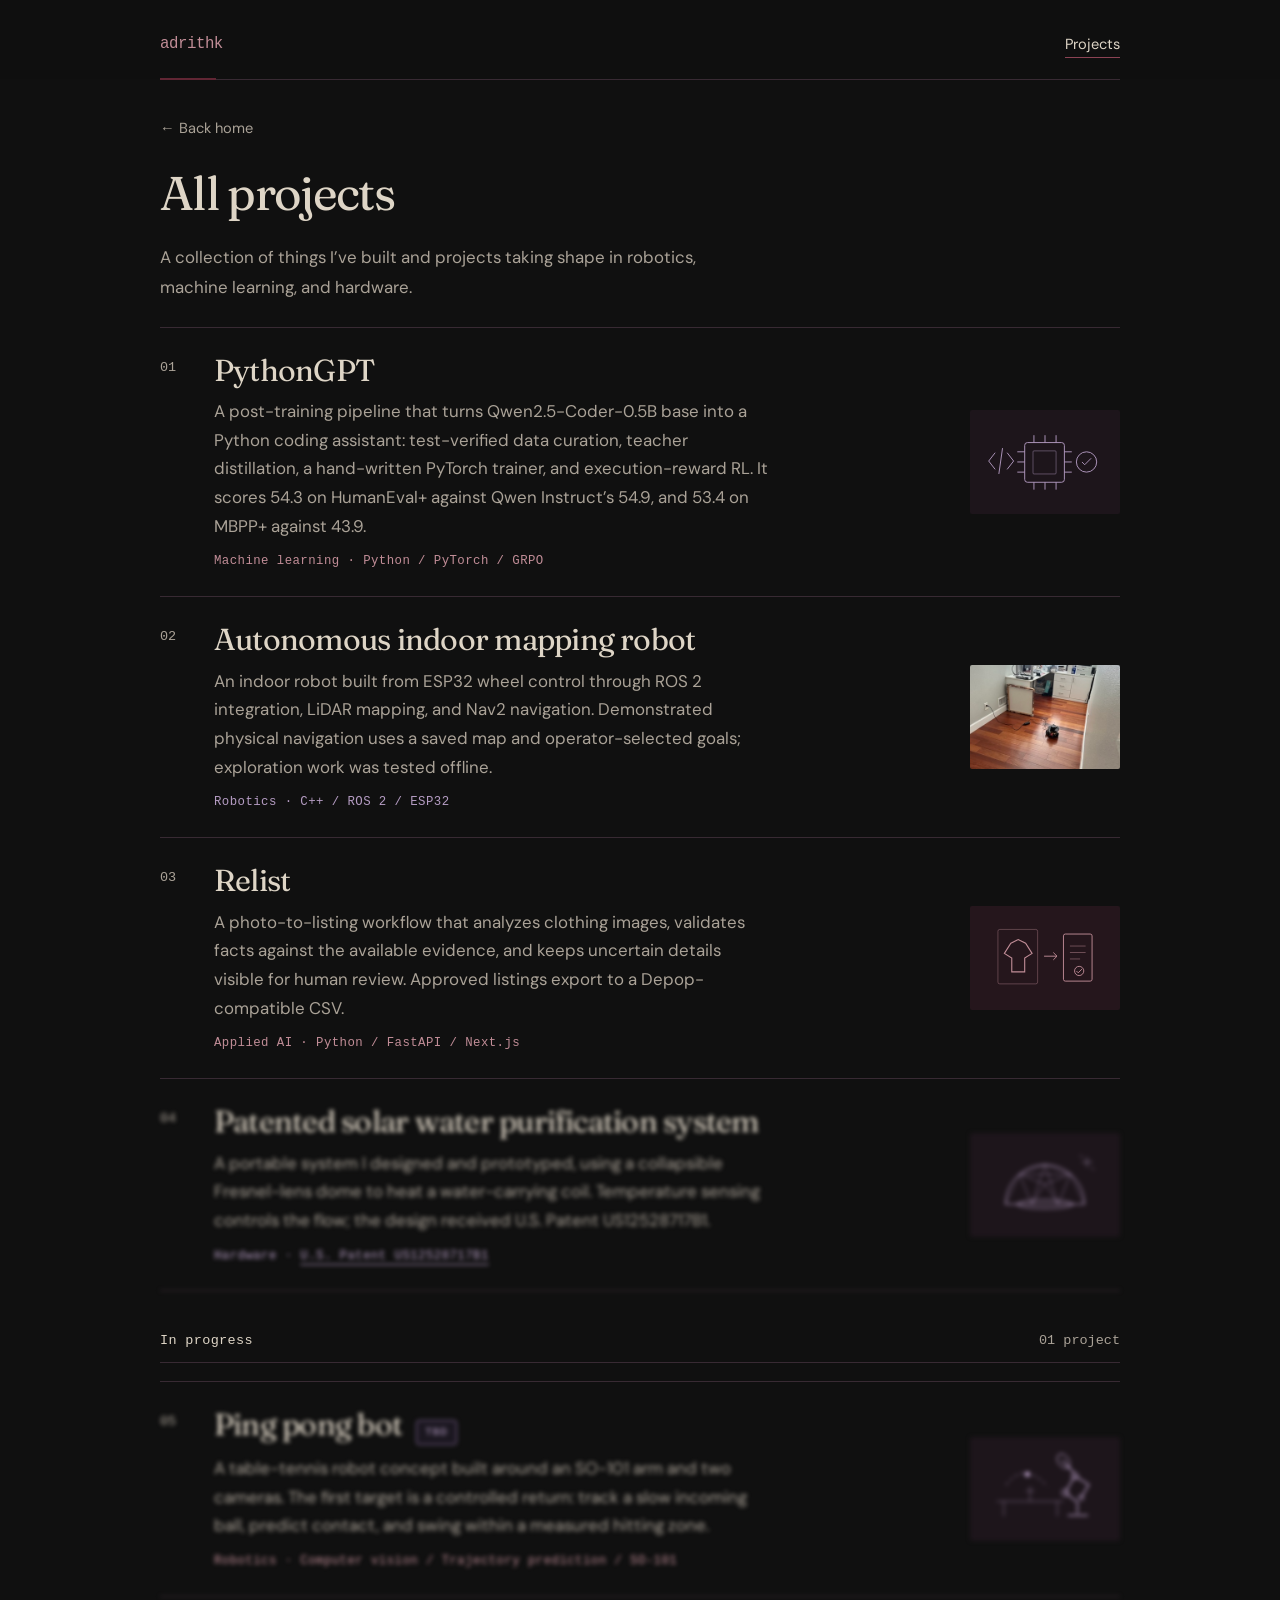
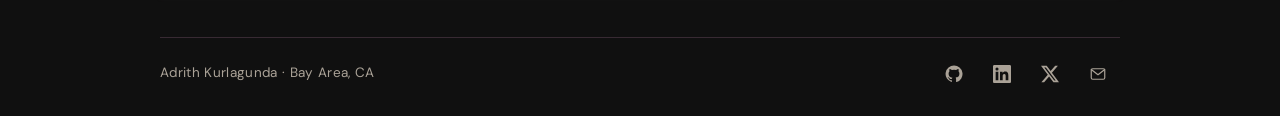
==== commit 6048a79f: "Feature PythonGPT as the top project with final results Make PythonGPT project 01 on the homepage an" ====
--- a/projects/index.html
+++ b/projects/index.html
@@ -31,6 +31,16 @@
 <section class="project-index-list" aria-label="Projects">
 <article class="project-row"><span class="project-number" aria-hidden="true">01</span>
 <div>
+<h2><a href="pythongpt/index.html">PythonGPT</a>
+</h2>
+<p>A post-training pipeline that turns Qwen2.5-Coder-0.5B base into a Python coding assistant: test-verified data curation, teacher distillation, a hand-written PyTorch trainer, and execution-reward RL. It scores 54.3 on HumanEval+ against Qwen Instruct’s 54.9, and 53.4 on MBPP+ against 43.9.
+</p>
+<div class="tags">Machine learning · Python / PyTorch / GRPO
+</div>
+</div><a class="project-thumb" href="pythongpt/index.html" aria-label="Read about PythonGPT"><svg viewBox="0 0 130 85" fill="none" aria-hidden="true"><rect x="43" y="22" width="43" height="43" rx="3" stroke="currentColor"/><rect x="52" y="31" width="25" height="25" rx="1" stroke="currentColor" opacity=".45"/><path d="M53 14v8m12-8v8m12-8v8M53 65v8m12-8v8m12-8v8M35 32h8m-8 11h8m-8 11h8m43-22h8m-8 11h8m-8 11h8M11 33l-7 9 7 9m13-18 7 9-7 9m-5-23-4 28" stroke="currentColor"/><circle cx="110" cy="43" r="11" stroke="currentColor"/><path d="m105 43 3 3 7-7" stroke="currentColor"/></svg></a>
+</article>
+<article class="project-row"><span class="project-number" aria-hidden="true">02</span>
+<div>
 <h2><a href="autonomous-mapping-robot/index.html">Autonomous indoor mapping robot </a>
 </h2>
 <p>An indoor robot built from ESP32 wheel control through ROS 2 integration, LiDAR mapping, and Nav2 navigation. Demonstrated physical navigation uses a saved map and operator-selected goals; exploration work was tested offline.
@@ -39,7 +49,7 @@
 </div>
 </div><a class="project-thumb" href="autonomous-mapping-robot/index.html" aria-label="Read about Autonomous indoor mapping robot"><img src="../assets/robot-thumb.jpg" alt="" width="150" height="104" loading="lazy"></a>
 </article>
-<article class="project-row"><span class="project-number" aria-hidden="true">02</span>
+<article class="project-row"><span class="project-number" aria-hidden="true">03</span>
 <div>
 <h2><a href="relist/index.html">Relist </a>
 </h2>
@@ -49,7 +59,7 @@
 </div>
 </div><a class="project-thumb" href="relist/index.html" aria-label="Read about Relist"><svg viewBox="0 0 130 85" fill="none" aria-hidden="true"><rect x="14" y="11" width="43" height="59" rx="2" stroke="currentColor" opacity=".4"/><path d="m28 26 8-4 8 4 7 11-8 5v15H29V42l-8-5 7-11Z" stroke="currentColor" stroke-width="1.2"/><path d="M64 40h14m-4-4 4 4-4 4" stroke="currentColor"/><rect x="85" y="16" width="31" height="51" rx="2" stroke="currentColor"/><path d="M92 29h17M92 36h17M92 43h11" stroke="currentColor" opacity=".5"/><circle cx="102" cy="56" r="5" stroke="currentColor"/><path d="m99 56 2 2 4-4" stroke="currentColor"/></svg></a>
 </article>
-<article class="project-row"><span class="project-number" aria-hidden="true">03</span>
+<article class="project-row"><span class="project-number" aria-hidden="true">04</span>
 <div>
 <h2><a href="solar-water-purification/index.html">Patented solar water purification system</a>
 </h2>
@@ -61,15 +71,8 @@
 </article>
 </section>
 <section class="project-index-progress" aria-labelledby="in-progress-title">
-<div class="section-heading"><h2 id="in-progress-title">In progress</h2><span>02 projects</span></div>
+<div class="section-heading"><h2 id="in-progress-title">In progress</h2><span>01 project</span></div>
 <div class="project-index-list">
-<article class="project-row"><span class="project-number" aria-hidden="true">04</span>
-<div>
-<div class="project-title-line"><h2><a href="pythongpt/index.html">PythonGPT</a></h2><span class="project-status-badge">TBD</span></div>
-<p>Post-training a small language model for Python coding. An initial supervised run is evaluated; work now focuses on curated training data, teacher-generated problems, and execution-based checks.</p>
-<div class="tags">Machine learning · Python / PyTorch / Hugging Face</div>
-</div><a class="project-thumb" href="pythongpt/index.html" aria-label="Read about PythonGPT, in progress"><svg viewBox="0 0 130 85" fill="none" aria-hidden="true"><rect x="43" y="22" width="43" height="43" rx="3" stroke="currentColor"/><rect x="52" y="31" width="25" height="25" rx="1" stroke="currentColor" opacity=".45"/><path d="M53 14v8m12-8v8m12-8v8M53 65v8m12-8v8m12-8v8M35 32h8m-8 11h8m-8 11h8m43-22h8m-8 11h8m-8 11h8M11 33l-7 9 7 9m13-18 7 9-7 9m-5-23-4 28" stroke="currentColor"/><circle cx="110" cy="43" r="11" stroke="currentColor"/><path d="m105 43 3 3 7-7" stroke="currentColor"/></svg></a>
-</article>
 <article class="project-row"><span class="project-number" aria-hidden="true">05</span>
 <div>
 <div class="project-title-line"><h2><a href="ping-pong-bot/index.html">Ping pong bot</a></h2><span class="project-status-badge">TBD</span></div>
